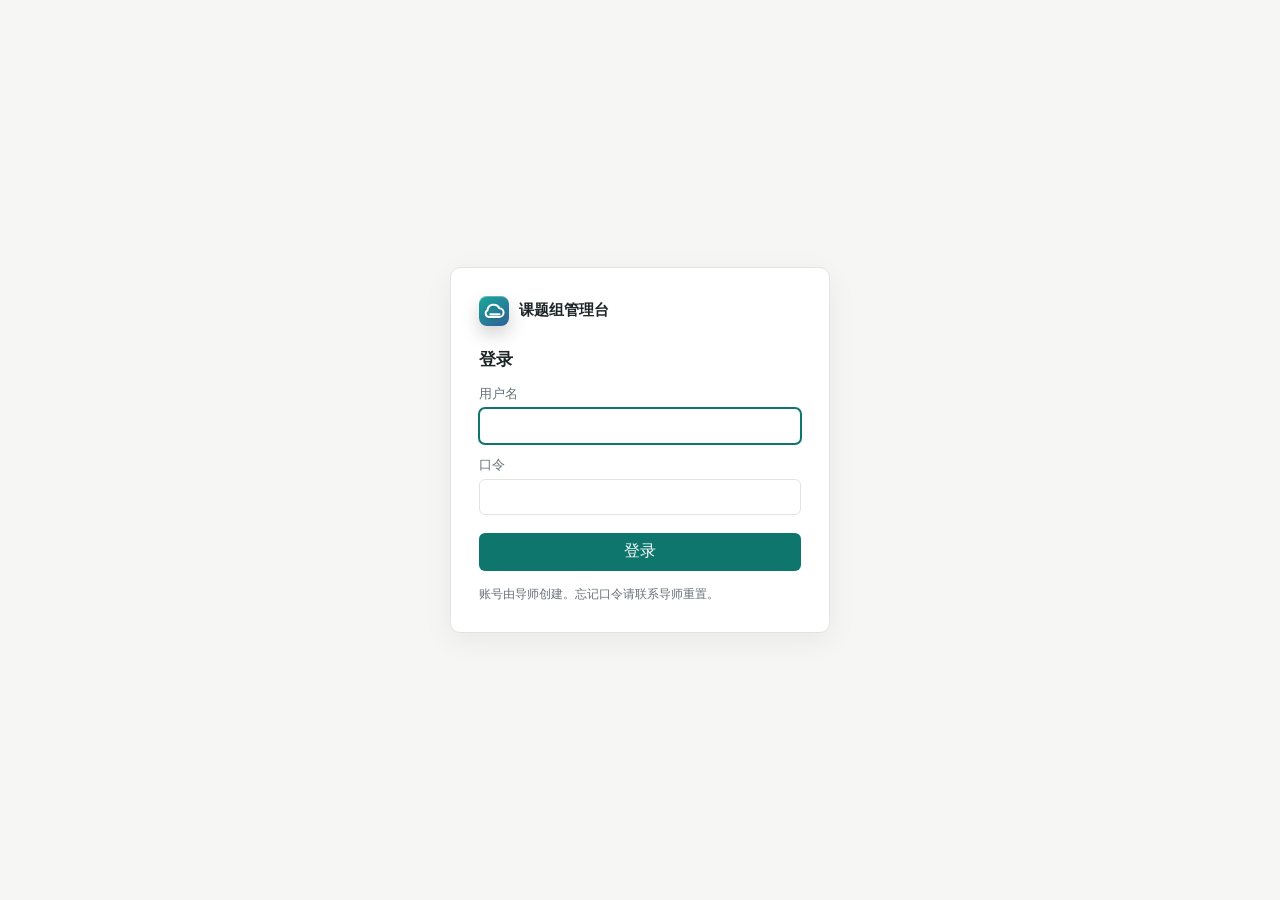
==== index.html @ a8d14589 "feat(web): 前端接入后端，新增登录、目标计划与合同界面 持久化改造：数据不再存 localStorage，改为登录后从 /api/state 拉取。 saveState() 用快照 diff" ====
<!doctype html>
<html lang="zh-CN">
  <head>
    <meta charset="UTF-8" />
    <meta name="viewport" content="width=device-width, initial-scale=1.0" />
    <title>课题组管理台</title>
    <link rel="stylesheet" href="./styles.css?v=generic-v8" />
  </head>
  <body>
    <div id="introSplash" class="intro-splash hidden" aria-live="polite" aria-label="课题组管理台开屏动画">
      <div class="intro-shell">
        <div class="intro-topline">
          <div class="intro-brand">
            <span class="intro-brand-mark" aria-hidden="true">
              <svg viewBox="0 0 24 24" focusable="false">
                <path d="M7.2 18.2h9.1a4.2 4.2 0 0 0 .4-8.4 6.1 6.1 0 0 0-11.5 2.1A3.4 3.4 0 0 0 7.2 18.2Z" />
                <path d="M8 15.7h8.8" />
              </svg>
            </span>
            <span>课题组管理台</span>
          </div>
          <button id="introSkipBtn" class="intro-skip" type="button">跳过</button>
        </div>

        <div class="intro-stage" aria-hidden="true">
          <section class="intro-scene scene-lab">
            <div class="intro-copy">
              <span>Lab Operating System</span>
              <h2>把课题组装进一个清晰的工作台</h2>
              <p>学生、课题、进展、事务和数据备份，在同一个本地系统里持续沉淀。</p>
            </div>
            <div class="lab-board">
              <div class="board-row wide"></div>
              <div class="board-row"></div>
              <div class="board-grid">
                <span></span><span></span><span></span><span></span>
              </div>
            </div>
          </section>

          <section class="intro-scene scene-progress">
            <div class="intro-copy">
              <span>Progress Trace</span>
              <h2>从周进展到档案扫描</h2>
              <p>新增材料被汇入档案，导师检查点直接对准论文故事和实验证据。</p>
            </div>
            <div class="progress-lane">
              <span>原始文件</span>
              <span>扫描对比</span>
              <span>导师检查</span>
              <span>论文推进</span>
            </div>
          </section>

          <section class="intro-scene scene-evidence">
            <div class="intro-copy">
              <span>Research Evidence</span>
              <h2>让课题、事务和产出一起被看见</h2>
              <p>周报、复盘、横向节点和事务积分，形成可追踪、可交接的培养记录。</p>
            </div>
            <div class="evidence-panel">
              <div class="chart-bars"><i></i><i></i><i></i><i></i></div>
              <div class="evidence-lines"><span></span><span></span><span></span></div>
            </div>
          </section>

          <section class="intro-scene scene-ready">
            <div class="intro-copy">
              <span>Ready</span>
              <h2>进入课题组管理台</h2>
              <p>今天先看风险、进展和需要你拍板的节点。</p>
            </div>
            <div class="ready-mark">
              <svg viewBox="0 0 96 96" focusable="false">
                <path d="M24 50.5 41.5 68 74 30" />
              </svg>
            </div>
          </section>
        </div>

        <div class="intro-progress" aria-hidden="true"><span></span></div>
      </div>
    </div>

    <div id="app">
      <aside class="sidebar">
        <div class="brand">
          <span class="brand-mark" aria-hidden="true">
            <svg class="cloud-icon" viewBox="0 0 24 24" focusable="false">
              <path d="M7.2 18.2h9.1a4.2 4.2 0 0 0 .4-8.4 6.1 6.1 0 0 0-11.5 2.1A3.4 3.4 0 0 0 7.2 18.2Z" />
              <path d="M8 15.7h8.8" />
            </svg>
          </span>
          <div>
            <strong>课题组管理台</strong>
            <small>本地管理工具</small>
          </div>
        </div>
        <nav class="nav" aria-label="主导航">
          <button class="nav-item active" data-view="dashboard">总览</button>
          <button class="nav-item" data-view="students">在读学生</button>
          <button class="nav-item" data-view="goals">目标与计划</button>
          <button class="nav-item" data-view="alumni">毕业学生</button>
          <button class="nav-item" data-view="topics">硕士课题</button>
          <button class="nav-item" data-view="discussion">研讨看板</button>
          <button class="nav-item" data-view="archive">档案扫描</button>
          <button class="nav-item" data-view="industry">横向课题</button>
          <button class="nav-item" data-view="leads">合作线索</button>
          <button class="nav-item" data-view="contracts">合同管理</button>
          <button class="nav-item" data-view="crawler">AI 爬虫</button>
          <button class="nav-item" data-view="duties">课题组事务</button>
          <button class="nav-item" data-view="weekly">周进展</button>
          <button class="nav-item" data-view="achievements">成果展板</button>
          <button class="nav-item" data-view="funding">经费投入</button>
          <button class="nav-item" data-view="settings">数据</button>
        </nav>
        <div class="sidebar-foot">
          <div class="lang-switch" role="group" aria-label="Language">
            <button type="button" data-lang="zh">中文</button>
            <button type="button" data-lang="en">EN</button>
          </div>
          <button id="notifyBtn" class="ghost-button" type="button">开启提醒</button>
          <div id="whoami" class="whoami hidden">
            <span id="whoamiName"></span>
            <button id="logoutBtn" class="ghost-button" type="button">退出</button>
          </div>
          <p>数据保存在课题组服务器上。</p>
        </div>
      </aside>

      <main class="main">
        <header class="topbar">
          <div>
            <h1 id="viewTitle">总览</h1>
            <span id="syncStatus" class="sync-status hidden" role="status"></span>
            <p id="viewSubtitle">学生进展、风险和事务负担的今日快照。</p>
          </div>
          <div class="top-actions">
            <button id="quickWeeklyBtn" type="button">记录周进展</button>
            <button id="quickStudentBtn" type="button">新增学生</button>
          </div>
        </header>

        <section id="dashboardView" class="view active-view"></section>
        <section id="studentsView" class="view"></section>
        <section id="goalsView" class="view"></section>
        <section id="contractsView" class="view"></section>
        <section id="alumniView" class="view"></section>
        <section id="topicsView" class="view"></section>
        <section id="discussionView" class="view"></section>
        <section id="archiveView" class="view"></section>
        <section id="industryView" class="view"></section>
        <section id="leadsView" class="view"></section>
        <section id="crawlerView" class="view"></section>
        <section id="dutiesView" class="view"></section>
        <section id="weeklyView" class="view"></section>
        <section id="achievementsView" class="view"></section>
        <section id="fundingView" class="view"></section>
        <section id="settingsView" class="view"></section>
      </main>
    </div>

    <div id="modal" class="modal hidden" role="dialog" aria-modal="true" aria-labelledby="modalTitle">
      <div class="modal-panel">
        <div class="modal-head">
          <h2 id="modalTitle"></h2>
          <button id="modalClose" class="icon-button" type="button" aria-label="关闭">x</button>
        </div>
        <form id="modalForm" class="form-grid"></form>
      </div>
    </div>

    <div id="authGate" class="auth-gate hidden" aria-live="polite">
      <div class="auth-card">
        <div class="auth-brand">
          <span class="brand-mark" aria-hidden="true">
            <svg class="cloud-icon" viewBox="0 0 24 24" focusable="false">
              <path d="M7.2 18.2h9.1a4.2 4.2 0 0 0 .4-8.4 6.1 6.1 0 0 0-11.5 2.1A3.4 3.4 0 0 0 7.2 18.2Z" />
              <path d="M8 15.7h8.8" />
            </svg>
          </span>
          <strong>课题组管理台</strong>
        </div>

        <form id="loginForm" class="auth-form">
          <h2>登录</h2>
          <label for="loginUser">用户名</label>
          <input id="loginUser" name="username" type="text" autocomplete="username" required />
          <label for="loginPass">口令</label>
          <input id="loginPass" name="password" type="password" autocomplete="current-password" required />
          <p id="loginError" class="auth-error hidden" role="alert"></p>
          <button class="primary-button" type="submit">登录</button>
          <p class="auth-hint">账号由导师创建。忘记口令请联系导师重置。</p>
        </form>

        <form id="passwordForm" class="auth-form hidden">
          <h2>请先设置新口令</h2>
          <p class="auth-hint">这是导师给你的初始口令，第一次登录需要改掉。</p>
          <label for="pwOld">当前口令</label>
          <input id="pwOld" name="old_password" type="password" autocomplete="current-password" required />
          <label for="pwNew">新口令</label>
          <input id="pwNew" name="new_password" type="password" autocomplete="new-password" required />
          <label for="pwNew2">再输一次</label>
          <input id="pwNew2" name="confirm" type="password" autocomplete="new-password" required />
          <p id="pwError" class="auth-error hidden" role="alert"></p>
          <button class="primary-button" type="submit">保存并继续</button>
        </form>
      </div>
    </div>

    <template id="emptyTemplate">
      <div class="empty-state">
        <strong>还没有记录</strong>
        <p>先添加一条，系统就能开始做提醒和统计。</p>
      </div>
    </template>

    <script src="./i18n.js?v=generic-v8"></script>
    <script src="./api.js?v=generic-v8"></script>
    <script src="./app.js?v=generic-v8" defer></script>
  </body>
</html>
---- styles.css ----
:root {
  color-scheme: light;
  --bg: #f6f7f4;
  --panel: #ffffff;
  --ink: #1e2528;
  --muted: #667177;
  --line: #dfe5df;
  --accent: #0f766e;
  --accent-strong: #0b5d56;
  --accent-soft: #dff1ed;
  --warn: #b45309;
  --warn-soft: #fff3dc;
  --danger: #b42318;
  --danger-soft: #fde8e5;
  --blue: #2f5f98;
  --blue-soft: #e5eef8;
  --violet: #6b4aa0;
  --violet-soft: #eee8f8;
  --shadow: 0 12px 30px rgba(34, 44, 50, 0.08);
}

* {
  box-sizing: border-box;
}

body {
  margin: 0;
  background: var(--bg);
  color: var(--ink);
  font-family: Inter, "PingFang SC", "Microsoft YaHei", system-ui, sans-serif;
  letter-spacing: 0;
}

.intro-splash {
  position: fixed;
  inset: 0;
  z-index: 50;
  display: grid;
  place-items: center;
  min-height: 100vh;
  background:
    linear-gradient(135deg, rgba(22, 35, 37, 0.98), rgba(15, 55, 59, 0.96)),
    repeating-linear-gradient(90deg, rgba(255, 255, 255, 0.04) 0 1px, transparent 1px 72px),
    repeating-linear-gradient(0deg, rgba(255, 255, 255, 0.03) 0 1px, transparent 1px 72px);
  color: #f6fffb;
}

.intro-splash.hidden {
  display: none;
}

.intro-splash.leaving {
  animation: introFadeOut 420ms ease forwards;
}

.intro-shell {
  position: relative;
  display: grid;
  grid-template-rows: auto minmax(360px, 1fr) auto;
  width: min(1080px, calc(100vw - 40px));
  min-height: min(650px, calc(100vh - 40px));
  overflow: hidden;
  border: 1px solid rgba(211, 231, 226, 0.22);
  border-radius: 8px;
  background: rgba(17, 30, 33, 0.78);
  box-shadow: 0 28px 80px rgba(0, 0, 0, 0.28);
}

.intro-topline {
  z-index: 2;
  display: flex;
  justify-content: space-between;
  align-items: center;
  padding: 22px;
}

.intro-brand {
  display: flex;
  align-items: center;
  gap: 11px;
  color: #f8fffc;
  font-weight: 700;
}

.intro-brand-mark {
  display: grid;
  place-items: center;
  width: 38px;
  height: 38px;
  border-radius: 8px;
  background: linear-gradient(145deg, #1aa89a, #2f5f98);
}

.intro-brand-mark svg {
  width: 25px;
  height: 25px;
  fill: none;
  stroke: #f8fffc;
  stroke-width: 2;
  stroke-linecap: round;
  stroke-linejoin: round;
}

.intro-skip {
  min-height: 36px;
  padding: 0 14px;
  border: 1px solid rgba(232, 246, 242, 0.34);
  border-radius: 6px;
  background: rgba(255, 255, 255, 0.08);
  color: #f8fffc;
}

.intro-skip:hover {
  background: rgba(255, 255, 255, 0.16);
}

.intro-stage {
  position: relative;
  min-height: 430px;
}

.intro-scene {
  position: absolute;
  inset: 0;
  display: grid;
  grid-template-columns: minmax(280px, 0.85fr) minmax(360px, 1.15fr);
  gap: 36px;
  align-items: center;
  padding: 22px 58px 44px;
  opacity: 0;
  transform: translateY(16px);
  animation: introScene 2.1s ease both;
}

.scene-lab {
  animation-delay: 0s;
}

.scene-progress {
  animation-delay: 2.1s;
}

.scene-evidence {
  animation-delay: 4.2s;
}

.scene-ready {
  animation-delay: 6.3s;
}

.intro-copy {
  display: grid;
  gap: 12px;
  align-content: center;
}

.intro-copy span {
  color: #9ee2d9;
  font-size: 13px;
  font-weight: 700;
  text-transform: uppercase;
}

.intro-copy h2 {
  max-width: 520px;
  color: #ffffff;
  font-size: clamp(30px, 4vw, 54px);
  line-height: 1.08;
}

.intro-copy p {
  max-width: 520px;
  color: #c5d9d5;
  font-size: 16px;
  line-height: 1.7;
}

.lab-board,
.evidence-panel {
  justify-self: stretch;
  display: grid;
  gap: 16px;
  min-height: 300px;
  border: 1px solid rgba(213, 235, 229, 0.22);
  border-radius: 8px;
  background: rgba(249, 252, 250, 0.08);
  padding: 24px;
  box-shadow: inset 0 1px 0 rgba(255, 255, 255, 0.08);
}

.board-row {
  height: 54px;
  border-radius: 8px;
  background: linear-gradient(90deg, rgba(158, 226, 217, 0.32), rgba(47, 95, 152, 0.22));
  transform-origin: left;
  animation: introGrow 1.4s ease both;
}

.board-row.wide {
  width: 88%;
}

.board-grid {
  display: grid;
  grid-template-columns: repeat(2, minmax(0, 1fr));
  gap: 12px;
}

.board-grid span {
  min-height: 84px;
  border: 1px solid rgba(255, 255, 255, 0.18);
  border-radius: 8px;
  background: rgba(255, 255, 255, 0.1);
}

.progress-lane {
  position: relative;
  display: grid;
  gap: 18px;
  padding-left: 34px;
}

.progress-lane::before {
  content: "";
  position: absolute;
  top: 18px;
  bottom: 18px;
  left: 12px;
  width: 3px;
  border-radius: 999px;
  background: linear-gradient(#9ee2d9, #f4b860, #8fb5e4);
}

.progress-lane span {
  position: relative;
  display: block;
  min-height: 58px;
  border: 1px solid rgba(213, 235, 229, 0.22);
  border-radius: 8px;
  background: rgba(255, 255, 255, 0.09);
  padding: 18px 20px;
  color: #f8fffc;
  font-weight: 700;
}

.progress-lane span::before {
  content: "";
  position: absolute;
  top: 22px;
  left: -29px;
  width: 14px;
  height: 14px;
  border: 3px solid #142527;
  border-radius: 50%;
  background: #9ee2d9;
}

.chart-bars {
  display: grid;
  grid-template-columns: repeat(4, minmax(44px, 1fr));
  align-items: end;
  gap: 18px;
  min-height: 190px;
}

.chart-bars i {
  display: block;
  border-radius: 8px 8px 4px 4px;
  background: linear-gradient(180deg, #f4b860, #1aa89a);
  animation: introBar 1.6s ease both;
}

.chart-bars i:nth-child(1) {
  height: 46%;
}

.chart-bars i:nth-child(2) {
  height: 72%;
  animation-delay: 120ms;
}

.chart-bars i:nth-child(3) {
  height: 58%;
  animation-delay: 220ms;
}

.chart-bars i:nth-child(4) {
  height: 88%;
  animation-delay: 320ms;
}

.evidence-lines {
  display: grid;
  gap: 10px;
}

.evidence-lines span {
  height: 12px;
  border-radius: 999px;
  background: rgba(232, 246, 242, 0.24);
}

.evidence-lines span:nth-child(1) {
  width: 92%;
}

.evidence-lines span:nth-child(2) {
  width: 72%;
}

.evidence-lines span:nth-child(3) {
  width: 82%;
}

.ready-mark {
  justify-self: center;
  display: grid;
  place-items: center;
  width: min(300px, 44vw);
  aspect-ratio: 1;
  border: 1px solid rgba(158, 226, 217, 0.35);
  border-radius: 50%;
  background: radial-gradient(circle, rgba(26, 168, 154, 0.22), rgba(47, 95, 152, 0.1) 62%, transparent 63%);
}

.ready-mark svg {
  width: 48%;
  fill: none;
  stroke: #9ee2d9;
  stroke-width: 8;
  stroke-linecap: round;
  stroke-linejoin: round;
  animation: introCheck 1.2s ease both;
}

.intro-progress {
  height: 4px;
  background: rgba(255, 255, 255, 0.12);
}

.intro-progress span {
  display: block;
  width: 100%;
  height: 100%;
  background: linear-gradient(90deg, #9ee2d9, #f4b860, #8fb5e4);
  transform-origin: left;
  animation: introProgress 8.4s linear both;
}

@keyframes introScene {
  0% {
    opacity: 0;
    transform: translateY(16px);
  }
  12%,
  78% {
    opacity: 1;
    transform: translateY(0);
  }
  100% {
    opacity: 0;
    transform: translateY(-14px);
  }
}

@keyframes introProgress {
  from {
    transform: scaleX(0);
  }
  to {
    transform: scaleX(1);
  }
}

@keyframes introGrow {
  from {
    transform: scaleX(0.2);
    opacity: 0.2;
  }
  to {
    transform: scaleX(1);
    opacity: 1;
  }
}

@keyframes introBar {
  from {
    transform: scaleY(0.15);
    opacity: 0.2;
  }
  to {
    transform: scaleY(1);
    opacity: 1;
  }
}

@keyframes introCheck {
  from {
    stroke-dasharray: 120;
    stroke-dashoffset: 120;
  }
  to {
    stroke-dasharray: 120;
    stroke-dashoffset: 0;
  }
}

@keyframes introFadeOut {
  to {
    opacity: 0;
    visibility: hidden;
  }
}

button,
input,
select,
textarea {
  font: inherit;
}

button {
  border: 0;
  cursor: pointer;
}

#app {
  min-height: 100vh;
  display: grid;
  grid-template-columns: 248px minmax(0, 1fr);
}

.sidebar {
  display: flex;
  flex-direction: column;
  min-height: 100vh;
  padding: 22px 16px;
  background: #162325;
  color: #f4fbf8;
}

.brand {
  display: flex;
  gap: 12px;
  align-items: center;
  padding: 4px 8px 22px;
}

.brand-mark {
  display: grid;
  place-items: center;
  width: 38px;
  height: 38px;
  border-radius: 8px;
  background: linear-gradient(145deg, #1aa89a, #2f5f98);
  box-shadow: inset 0 1px 0 rgba(255, 255, 255, 0.28), 0 8px 18px rgba(0, 0, 0, 0.18);
}

.cloud-icon {
  width: 25px;
  height: 25px;
  fill: none;
  stroke: #f4fffb;
  stroke-width: 2;
  stroke-linecap: round;
  stroke-linejoin: round;
  filter: drop-shadow(0 1px 1px rgba(0, 0, 0, 0.16));
}

.cloud-icon path {
  fill: none;
  stroke: #f4fffb;
}

.brand strong,
.brand small {
  display: block;
}

.brand small {
  color: #adc6c0;
  margin-top: 2px;
}

.nav {
  display: grid;
  gap: 5px;
}

.nav-item {
  min-height: 40px;
  padding: 0 12px;
  border-radius: 6px;
  background: transparent;
  color: #c7dbd6;
  text-align: left;
}

.nav-item:hover,
.nav-item.active {
  background: #223638;
  color: #ffffff;
}

.sidebar-foot {
  margin-top: auto;
  padding: 14px 8px 4px;
  color: #a6bdb7;
  font-size: 13px;
  line-height: 1.5;
}

.lang-switch {
  display: grid;
  grid-template-columns: 1fr 1fr;
  gap: 4px;
  margin-bottom: 10px;
  padding: 3px;
  border-radius: 7px;
  background: rgba(255, 255, 255, 0.06);
}

.lang-switch button {
  min-height: 30px;
  border: 0;
  border-radius: 5px;
  background: transparent;
  color: #a6bdb7;
  font-size: 12px;
  font-weight: 600;
  cursor: pointer;
  transition: background 0.15s ease, color 0.15s ease;
}

.lang-switch button:hover {
  color: #ffffff;
}

.lang-switch button.active {
  background: rgba(255, 255, 255, 0.14);
  color: #ffffff;
}

.ghost-button {
  width: 100%;
  min-height: 38px;
  border: 1px solid #385052;
  border-radius: 6px;
  background: transparent;
  color: #f3faf8;
}

.main {
  min-width: 0;
  padding: 28px;
}

.topbar {
  display: flex;
  justify-content: space-between;
  align-items: flex-start;
  gap: 18px;
  margin-bottom: 22px;
}

h1,
h2,
h3,
p {
  margin: 0;
}

h1 {
  font-size: 28px;
  line-height: 1.2;
}

.topbar p {
  margin-top: 7px;
  color: var(--muted);
}

.top-actions {
  display: flex;
  gap: 10px;
  flex-wrap: wrap;
}

.top-actions button,
.primary-button {
  min-height: 38px;
  padding: 0 14px;
  border-radius: 6px;
  background: var(--accent);
  color: white;
  white-space: nowrap;
}

.top-actions button:hover,
.primary-button:hover {
  background: var(--accent-strong);
}

.view {
  display: none;
}

.active-view {
  display: block;
}

.grid {
  display: grid;
  gap: 14px;
}

.kpi-grid {
  grid-template-columns: repeat(4, minmax(150px, 1fr));
}

.two-col {
  grid-template-columns: minmax(0, 1.35fr) minmax(330px, 0.65fr);
  align-items: start;
}

.three-col {
  grid-template-columns: repeat(3, minmax(220px, 1fr));
}

.card,
.panel,
.list-row {
  background: var(--panel);
  border: 1px solid var(--line);
  border-radius: 8px;
}

.card {
  padding: 16px;
}

.panel {
  padding: 18px;
  box-shadow: var(--shadow);
}

.panel-head {
  display: flex;
  align-items: center;
  justify-content: space-between;
  gap: 12px;
  margin-bottom: 14px;
}

.panel-head h2 {
  font-size: 18px;
}

.kpi strong {
  display: block;
  font-size: 30px;
  line-height: 1;
}

.kpi span {
  display: block;
  margin-top: 8px;
  color: var(--muted);
  font-size: 14px;
}

.toolbar {
  display: flex;
  gap: 10px;
  justify-content: space-between;
  align-items: center;
  margin-bottom: 14px;
}

.toolbar-actions {
  display: flex;
  gap: 8px;
  align-items: center;
  flex-wrap: wrap;
  justify-content: flex-end;
}

.toolbar input,
.toolbar select,
.field input,
.field select,
.field textarea {
  width: 100%;
  border: 1px solid var(--line);
  border-radius: 6px;
  background: white;
  color: var(--ink);
  min-height: 38px;
  padding: 8px 10px;
}

.toolbar input {
  max-width: 320px;
}

.list {
  display: grid;
  gap: 10px;
}

.list-row {
  display: grid;
  gap: 10px;
  padding: 14px;
}

.row-head {
  display: flex;
  align-items: start;
  justify-content: space-between;
  gap: 12px;
}

.row-head h3 {
  font-size: 16px;
}

.meta {
  display: flex;
  gap: 8px;
  flex-wrap: wrap;
  color: var(--muted);
  font-size: 13px;
}

.tag {
  display: inline-flex;
  align-items: center;
  min-height: 24px;
  padding: 0 8px;
  border-radius: 999px;
  background: #edf2ef;
  color: #415056;
  font-size: 12px;
}

.tag.ok {
  background: var(--accent-soft);
  color: var(--accent-strong);
}

.tag.warn {
  background: var(--warn-soft);
  color: var(--warn);
}

.tag.danger {
  background: var(--danger-soft);
  color: var(--danger);
}

.tag.blue {
  background: var(--blue-soft);
  color: var(--blue);
}

.tag.violet {
  background: var(--violet-soft);
  color: var(--violet);
}

.row-actions {
  display: flex;
  gap: 6px;
  flex-wrap: wrap;
  justify-content: flex-end;
}

.small-button,
.icon-button {
  display: inline-flex;
  align-items: center;
  justify-content: center;
  min-height: 32px;
  padding: 0 10px;
  border-radius: 6px;
  background: #eef3ef;
  color: #2a3a3d;
}

.paper-link {
  text-decoration: none;
}

.paper-summary {
  margin-top: 8px;
}

.paper-note {
  margin-top: 6px;
  color: #586267;
}

.icon-button {
  width: 32px;
  padding: 0;
}

.small-button:hover,
.icon-button:hover {
  background: #dde8e1;
}

.danger-button {
  background: var(--danger-soft);
  color: var(--danger);
}

.progress-track {
  width: 100%;
  height: 8px;
  border-radius: 99px;
  background: #e7ece8;
  overflow: hidden;
}

.progress-bar {
  height: 100%;
  background: var(--accent);
}

.issue-list {
  display: grid;
  gap: 10px;
}

.today-list {
  display: grid;
  gap: 8px;
}

.today-item,
.backup-row {
  display: grid;
  grid-template-columns: minmax(0, 1fr) auto auto;
  align-items: center;
  gap: 10px;
  border: 1px solid var(--line);
  border-radius: 8px;
  background: #fbfcfa;
  padding: 10px;
}

.today-item p {
  margin-top: 4px;
  color: var(--muted);
  font-size: 13px;
  line-height: 1.45;
}

.backup-list {
  display: grid;
  gap: 8px;
  margin-top: 14px;
}

.backup-row {
  grid-template-columns: minmax(150px, 0.5fr) minmax(0, 1fr) auto;
  font-size: 13px;
}

.issue {
  border-left: 4px solid var(--warn);
  padding: 10px 12px;
  background: var(--warn-soft);
  border-radius: 6px;
}

.issue.high {
  border-color: var(--danger);
  background: var(--danger-soft);
}

.issue strong {
  display: block;
  margin-bottom: 4px;
}

.issue p {
  color: #4e5658;
  font-size: 13px;
  line-height: 1.45;
}

.form-grid {
  display: grid;
  grid-template-columns: repeat(2, minmax(0, 1fr));
  gap: 12px;
}

.field {
  display: grid;
  gap: 6px;
}

.field label {
  color: #405055;
  font-size: 13px;
}

.field.full {
  grid-column: 1 / -1;
}

.field textarea {
  min-height: 92px;
  resize: vertical;
}

.form-actions {
  grid-column: 1 / -1;
  display: flex;
  justify-content: flex-end;
  gap: 10px;
  margin-top: 6px;
}

.modal {
  position: fixed;
  inset: 0;
  display: grid;
  place-items: center;
  padding: 20px;
  background: rgba(9, 16, 18, 0.42);
  z-index: 20;
}

.modal.hidden {
  display: none;
}

.modal-panel {
  width: min(780px, 100%);
  max-height: min(820px, 92vh);
  overflow: auto;
  border-radius: 8px;
  background: white;
  box-shadow: 0 24px 80px rgba(0, 0, 0, 0.22);
  padding: 18px;
}

.modal-head {
  display: flex;
  justify-content: space-between;
  align-items: center;
  gap: 14px;
  margin-bottom: 16px;
}

.empty-state {
  padding: 28px;
  text-align: center;
  color: var(--muted);
  border: 1px dashed #cdd7cf;
  border-radius: 8px;
  background: #fbfcfa;
}

.empty-state strong {
  display: block;
  color: var(--ink);
  margin-bottom: 6px;
}

.table {
  width: 100%;
  border-collapse: collapse;
  background: white;
  border: 1px solid var(--line);
  border-radius: 8px;
  overflow: hidden;
}

.table th,
.table td {
  text-align: left;
  border-bottom: 1px solid var(--line);
  padding: 11px 12px;
  vertical-align: top;
}

.table th {
  color: #4b5b60;
  background: #f1f5f1;
  font-size: 13px;
}

.table tr:last-child td {
  border-bottom: 0;
}

.settings-actions {
  display: flex;
  gap: 10px;
  flex-wrap: wrap;
}

.textarea-export {
  width: 100%;
  min-height: 220px;
  margin-top: 12px;
  border: 1px solid var(--line);
  border-radius: 6px;
  padding: 10px;
  font-family: ui-monospace, SFMono-Regular, Menlo, monospace;
  font-size: 12px;
}

.discussion-band {
  overflow: hidden;
}

.mechanism-grid {
  display: grid;
  grid-template-columns: repeat(3, minmax(220px, 1fr));
  gap: 14px;
}

.mechanism-card,
.suggestion-card {
  display: grid;
  gap: 12px;
  border: 1px solid var(--line);
  border-radius: 8px;
  background: #fbfcfa;
  padding: 12px;
}

.mechanism-card img {
  width: 100%;
  aspect-ratio: 4 / 3;
  object-fit: contain;
  border: 1px solid var(--line);
  border-radius: 6px;
  background: white;
}

.mechanism-card h3,
.suggestion-card h3 {
  font-size: 16px;
}

.mechanism-card p,
.suggestion-card p {
  color: var(--muted);
  font-size: 13px;
  line-height: 1.6;
}

.graph-tabs {
  display: flex;
  gap: 8px;
  flex-wrap: wrap;
  margin-bottom: 12px;
}

.active-tab {
  border-color: var(--accent);
  background: var(--accent-soft);
  color: var(--accent-strong);
}

.knowledge-graph {
  position: relative;
  height: 430px;
  min-height: 360px;
  border: 1px solid var(--line);
  border-radius: 8px;
  background:
    radial-gradient(circle at center, rgba(75, 128, 99, 0.1), transparent 38%),
    linear-gradient(180deg, #ffffff 0%, #f7faf7 100%);
  overflow: hidden;
}

.knowledge-graph svg {
  position: absolute;
  inset: 0;
  width: 100%;
  height: 100%;
}

.knowledge-graph line {
  stroke: rgba(79, 93, 98, 0.28);
  stroke-width: 0.28;
}

.graph-node {
  position: absolute;
  transform: translate(-50%, -50%);
  max-width: 112px;
  min-height: 32px;
  padding: 6px 10px;
  border: 1px solid rgba(75, 128, 99, 0.34);
  border-radius: 999px;
  background: white;
  color: var(--ink);
  box-shadow: 0 8px 22px rgba(30, 49, 38, 0.1);
  font-size: 12px;
  line-height: 1.25;
  white-space: normal;
  cursor: default;
}

.graph-node.central {
  max-width: 130px;
  min-height: 44px;
  border-color: var(--accent);
  background: var(--accent);
  color: white;
  font-weight: 700;
}

.mini-list {
  display: flex;
  gap: 8px;
  flex-wrap: wrap;
  margin-top: 14px;
}

.suggestion-grid {
  display: grid;
  grid-template-columns: repeat(5, minmax(170px, 1fr));
  gap: 12px;
}

/* ── 成果展板 ── */

.achievement-board {
  overflow: hidden;
}

.achievement-grid {
  display: grid;
  grid-template-columns: repeat(2, minmax(220px, 1fr));
  gap: 12px;
}

.achievement-card {
  display: grid;
  gap: 12px;
  min-height: 210px;
  border: 1px solid var(--line);
  border-radius: 8px;
  background: linear-gradient(180deg, #ffffff 0%, #f8fbf7 100%);
  padding: 14px;
}

.achievement-card-head {
  display: flex;
  justify-content: space-between;
  align-items: flex-start;
  gap: 10px;
}

.achievement-card h3 {
  font-size: 17px;
}

.achievement-card p,
.rank-row p {
  color: var(--muted);
  font-size: 13px;
  line-height: 1.55;
}

.achievement-badge {
  display: inline-flex;
  align-items: center;
  min-height: 28px;
  border-radius: 999px;
  padding: 0 10px;
  font-size: 12px;
  font-weight: 700;
  white-space: nowrap;
}

.achievement-badge.has-sci {
  background: var(--accent-soft);
  color: var(--accent-strong);
}

.achievement-badge.moving {
  background: var(--warn-soft);
  color: var(--warn);
}

.achievement-badge.empty {
  background: var(--danger-soft);
  color: var(--danger);
}

.achievement-score {
  display: flex;
  align-items: baseline;
  gap: 8px;
  padding: 10px 12px;
  border-radius: 8px;
  background: #eef5f0;
}

.achievement-score strong {
  color: var(--accent-strong);
  font-size: 34px;
  line-height: 1;
}

.achievement-score span {
  color: var(--muted);
  font-size: 13px;
}

.rank-row {
  display: grid;
  grid-template-columns: auto minmax(0, 1fr) auto;
  align-items: center;
  gap: 10px;
  border: 1px solid var(--line);
  border-radius: 8px;
  background: #fbfcfa;
  padding: 10px;
}

.rank-number {
  display: grid;
  place-items: center;
  width: 34px;
  height: 34px;
  border-radius: 8px;
  background: var(--blue-soft);
  color: var(--blue);
  font-weight: 700;
}

/* ── 经费投入与毕业学生 ── */

.finance-note {
  display: grid;
  gap: 6px;
  border-left: 4px solid var(--accent);
}

.finance-note p {
  color: var(--muted);
  line-height: 1.65;
}

.finance-bar {
  background: linear-gradient(90deg, var(--accent), var(--blue));
}

.alumni-note {
  display: grid;
  gap: 6px;
  border-left: 4px solid var(--blue);
}

.alumni-note p {
  color: var(--muted);
  line-height: 1.65;
}

/* ── 备份提醒 ── */

.backup-alert {
  display: flex;
  align-items: center;
  justify-content: space-between;
  gap: 12px;
  flex-wrap: wrap;
  border-radius: 8px;
  padding: 12px 14px;
  margin-bottom: 14px;
  font-size: 14px;
}

.backup-alert.ok {
  background: var(--accent-soft);
  color: var(--accent-strong);
}

.backup-alert.warn {
  background: var(--warn-soft);
  color: var(--warn);
}

.backup-alert.danger {
  background: var(--danger-soft);
  color: var(--danger);
}

.backup-alert strong {
  font-weight: 700;
}

/* ── 关联文件 ── */

.attachment-list {
  display: flex;
  flex-wrap: wrap;
  gap: 6px;
  margin-top: 8px;
}

.attachment-chip {
  display: inline-flex;
  align-items: center;
  gap: 6px;
  max-width: 100%;
  border: 1px solid var(--line);
  border-radius: 999px;
  background: var(--bg);
  padding: 3px 10px;
  font-size: 12px;
  color: var(--muted);
}

.attachment-chip strong {
  overflow: hidden;
  text-overflow: ellipsis;
  white-space: nowrap;
  max-width: 220px;
  color: var(--ink);
  font-weight: 600;
}

.attachment-chip button {
  border: 0;
  background: none;
  color: var(--danger);
  cursor: pointer;
  padding: 0 2px;
  font-size: 13px;
  line-height: 1;
}

@media (max-width: 920px) {
  .intro-shell {
    width: min(100vw - 24px, 720px);
    min-height: min(760px, calc(100vh - 24px));
  }

  .intro-stage {
    min-height: 600px;
  }

  .intro-scene {
    grid-template-columns: 1fr;
    align-content: center;
    gap: 22px;
    padding: 14px 28px 34px;
  }

  .intro-copy h2 {
    font-size: 34px;
  }

  .intro-copy p {
    font-size: 15px;
  }

  .lab-board,
  .evidence-panel {
    min-height: 230px;
  }

  #app {
    grid-template-columns: 1fr;
  }

  .sidebar {
    min-height: auto;
  }

  .nav {
    grid-template-columns: repeat(2, minmax(0, 1fr));
  }

  .main {
    padding: 18px;
  }

  .topbar,
  .toolbar {
    display: grid;
  }

  .kpi-grid,
  .two-col,
  .three-col,
  .mechanism-grid,
  .suggestion-grid,
  .achievement-grid {
    grid-template-columns: 1fr;
  }

  .today-item,
  .backup-row,
  .rank-row {
    grid-template-columns: 1fr;
    justify-items: start;
  }

  .knowledge-graph {
    height: 380px;
  }
}

@media (max-width: 620px) {
  .intro-shell {
    width: 100vw;
    min-height: 100vh;
    border: 0;
    border-radius: 0;
  }

  .intro-topline {
    padding: 16px;
  }

  .intro-stage {
    min-height: 620px;
  }

  .intro-scene {
    padding: 10px 18px 28px;
  }

  .intro-copy h2 {
    font-size: 29px;
  }

  .intro-copy p {
    font-size: 14px;
  }

  .lab-board,
  .evidence-panel {
    min-height: 210px;
    padding: 16px;
  }

  .progress-lane span {
    min-height: 52px;
    padding: 15px 16px;
  }

  .form-grid {
    grid-template-columns: 1fr;
  }

  .row-head {
    display: grid;
  }

  .row-actions {
    justify-content: flex-start;
  }

  .graph-node {
    max-width: 94px;
    padding: 5px 8px;
    font-size: 11px;
  }
}

@media (prefers-reduced-motion: reduce) {
  .intro-scene,
  .intro-progress span,
  .board-row,
  .chart-bars i,
  .ready-mark svg,
  .intro-splash.leaving {
    animation-duration: 1ms;
    animation-iteration-count: 1;
  }

  .intro-scene {
    opacity: 0;
  }

  .scene-ready {
    opacity: 1;
    transform: none;
  }
}

/* ── 登录遮罩 ── */

.auth-gate {
  position: fixed;
  inset: 0;
  z-index: 60;
  display: grid;
  place-items: center;
  padding: 20px;
  background: var(--bg, #f4f6f5);
}

.auth-gate.hidden { display: none; }

.auth-card {
  width: min(380px, 100%);
  padding: 28px;
  border: 1px solid var(--line);
  border-radius: 10px;
  background: #fff;
  box-shadow: 0 8px 30px rgba(0, 0, 0, 0.06);
}

.auth-brand {
  display: flex;
  align-items: center;
  gap: 10px;
  margin-bottom: 22px;
  font-size: 15px;
}

.auth-brand .brand-mark { width: 30px; height: 30px; }

.auth-form h2 { margin: 0 0 14px; font-size: 17px; }

.auth-form label {
  display: block;
  margin: 12px 0 5px;
  font-size: 13px;
  color: var(--muted);
}

.auth-form input {
  width: 100%;
  padding: 9px 11px;
  border: 1px solid var(--line);
  border-radius: 6px;
  font-size: 14px;
  background: #fff;
}

.auth-form input:focus {
  outline: 2px solid var(--accent, #2f6f4f);
  outline-offset: -1px;
}

.auth-form .primary-button {
  width: 100%;
  margin-top: 18px;
  justify-content: center;
}

.auth-form.hidden { display: none; }

.auth-error {
  margin: 12px 0 0;
  padding: 8px 10px;
  border-radius: 6px;
  background: #fdeceb;
  color: #a3271f;
  font-size: 13px;
}

.auth-error.hidden { display: none; }

.auth-hint {
  margin: 14px 0 0;
  font-size: 12px;
  color: var(--muted);
  line-height: 1.6;
}

/* ── 身份与同步状态 ── */

.whoami {
  display: flex;
  align-items: center;
  justify-content: space-between;
  gap: 8px;
  margin: 10px 0 6px;
  font-size: 12px;
  color: rgba(255, 255, 255, 0.82);
}

.whoami.hidden { display: none; }
.whoami #whoamiName { overflow: hidden; text-overflow: ellipsis; white-space: nowrap; }

.sync-status {
  display: inline-block;
  margin-left: 12px;
  padding: 3px 9px;
  border-radius: 999px;
  font-size: 12px;
  vertical-align: middle;
}

.sync-status.hidden { display: none; }
.sync-status.pending { background: #eef2f6; color: #4a5b6b; }
.sync-status.ok { background: #e8f4ec; color: #2f6f4f; }
.sync-status.error { background: #fdeceb; color: #a3271f; }

.nav-item.hidden { display: none; }
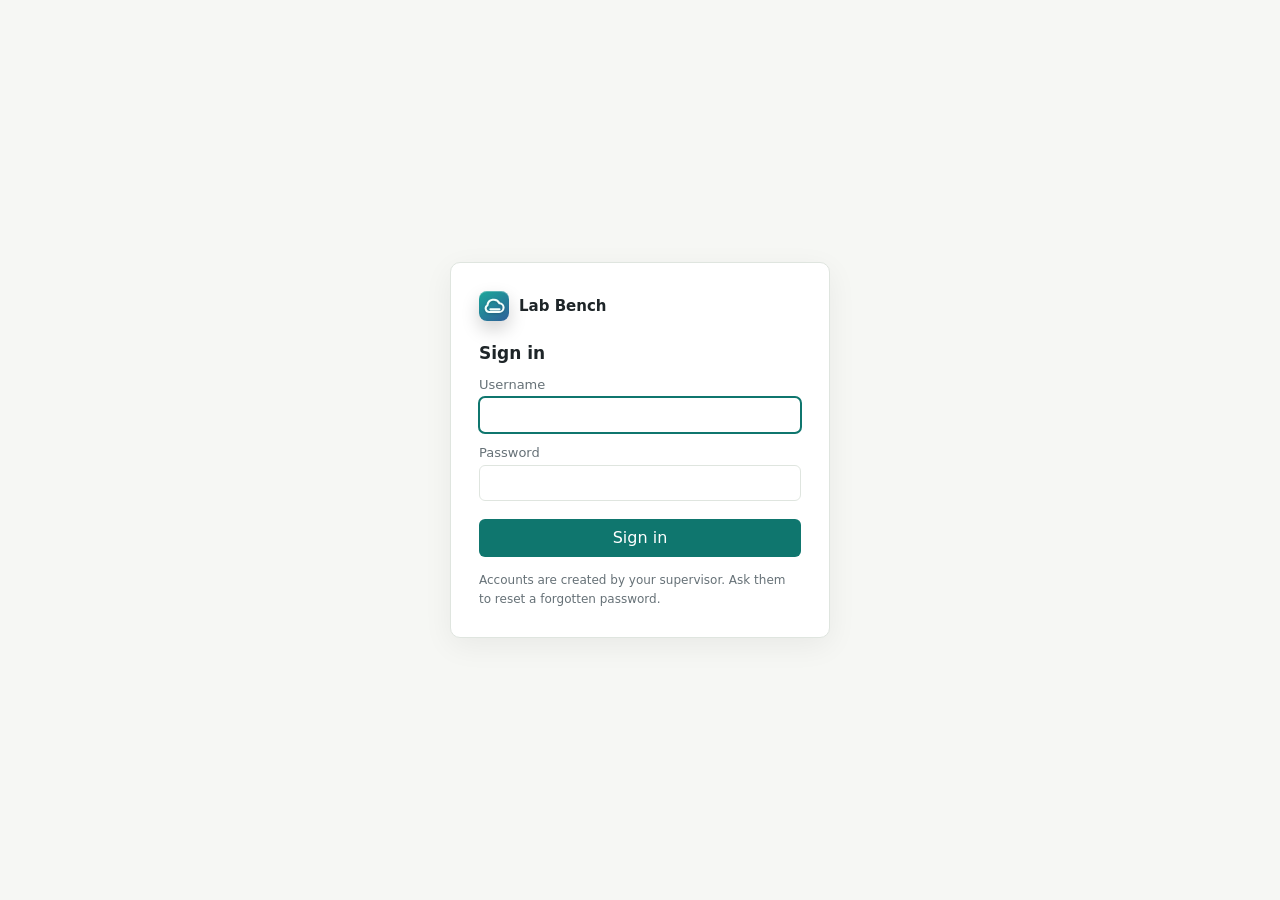
==== commit 293e7433: "feat: 合并云端实验室分支，统一为单一主线 原本存在两套前端：本仓库（有后端、账号、合同 OCR）和本地的 云端实验室静态版（有科研自动化、进展档案、NATURE Skills）。 两边都缺对方的" ====
--- a/index.html
+++ b/index.html
@@ -4,7 +4,7 @@
     <meta charset="UTF-8" />
     <meta name="viewport" content="width=device-width, initial-scale=1.0" />
     <title>课题组管理台</title>
-    <link rel="stylesheet" href="./styles.css?v=generic-v8" />
+    <link rel="stylesheet" href="./styles.css?v=lab-bench-v11" />
   </head>
   <body>
     <div id="introSplash" class="intro-splash hidden" aria-live="polite" aria-label="课题组管理台开屏动画">
@@ -103,15 +103,16 @@
           <button class="nav-item" data-view="alumni">毕业学生</button>
           <button class="nav-item" data-view="topics">硕士课题</button>
           <button class="nav-item" data-view="discussion">研讨看板</button>
-          <button class="nav-item" data-view="archive">档案扫描</button>
           <button class="nav-item" data-view="industry">横向课题</button>
           <button class="nav-item" data-view="leads">合作线索</button>
           <button class="nav-item" data-view="contracts">合同管理</button>
           <button class="nav-item" data-view="crawler">AI 爬虫</button>
           <button class="nav-item" data-view="duties">课题组事务</button>
-          <button class="nav-item" data-view="weekly">周进展</button>
+          <button class="nav-item" data-view="weekly">进展档案</button>
           <button class="nav-item" data-view="achievements">成果展板</button>
           <button class="nav-item" data-view="funding">经费投入</button>
+          <button class="nav-item" data-view="automation">科研自动化</button>
+          <button class="nav-item" data-view="natureSkill">NATURE Skills</button>
           <button class="nav-item" data-view="settings">数据</button>
         </nav>
         <div class="sidebar-foot">
@@ -148,7 +149,6 @@
         <section id="alumniView" class="view"></section>
         <section id="topicsView" class="view"></section>
         <section id="discussionView" class="view"></section>
-        <section id="archiveView" class="view"></section>
         <section id="industryView" class="view"></section>
         <section id="leadsView" class="view"></section>
         <section id="crawlerView" class="view"></section>
@@ -156,6 +156,8 @@
         <section id="weeklyView" class="view"></section>
         <section id="achievementsView" class="view"></section>
         <section id="fundingView" class="view"></section>
+        <section id="automationView" class="view"></section>
+        <section id="natureSkillView" class="view"></section>
         <section id="settingsView" class="view"></section>
       </main>
     </div>
@@ -215,8 +217,8 @@
       </div>
     </template>
 
-    <script src="./i18n.js?v=generic-v8"></script>
-    <script src="./api.js?v=generic-v8"></script>
-    <script src="./app.js?v=generic-v8" defer></script>
+    <script src="./i18n.js?v=lab-bench-v11"></script>
+    <script src="./api.js?v=lab-bench-v11"></script>
+    <script src="./app.js?v=lab-bench-v11" defer></script>
   </body>
 </html>
--- a/styles.css
+++ b/styles.css
@@ -1026,6 +1026,22 @@
   gap: 14px;
 }
 
+.mechanism-viewer {
+  display: grid;
+  grid-template-columns: minmax(190px, 0.3fr) minmax(0, 1fr);
+  gap: 14px;
+  align-items: stretch;
+}
+
+.mechanism-thumbs {
+  display: grid;
+  align-content: start;
+  gap: 10px;
+  max-height: min(720px, 68vh);
+  overflow: auto;
+  padding-right: 2px;
+}
+
 .mechanism-card,
 .suggestion-card {
   display: grid;
@@ -1034,6 +1050,24 @@
   border-radius: 8px;
   background: #fbfcfa;
   padding: 12px;
+}
+
+.mechanism-card {
+  width: 100%;
+  color: var(--ink);
+  text-align: left;
+  cursor: pointer;
+}
+
+.mechanism-card:hover,
+.mechanism-card:focus-visible {
+  border-color: var(--accent);
+  outline: none;
+}
+
+.mechanism-card.active-mechanism {
+  border-color: var(--accent);
+  background: var(--accent-soft);
 }
 
 .mechanism-card img {
@@ -1042,6 +1076,52 @@
   object-fit: contain;
   border: 1px solid var(--line);
   border-radius: 6px;
+  background: white;
+}
+
+.mechanism-placeholder {
+  display: grid;
+  place-items: center;
+  min-height: 130px;
+  border: 1px dashed var(--line);
+  border-radius: 6px;
+  background: #f9faf9;
+  color: var(--muted);
+  font-size: 13px;
+  line-height: 1.55;
+  text-align: center;
+}
+
+.mechanism-placeholder span {
+  font-size: 12px;
+}
+
+.mechanism-placeholder.large {
+  min-height: 480px;
+  padding: 24px;
+}
+
+.mechanism-preview {
+  display: grid;
+  grid-template-rows: auto minmax(480px, 1fr);
+  gap: 12px;
+  min-height: 560px;
+}
+
+.mechanism-preview-stage {
+  display: grid;
+  min-height: 480px;
+  border: 1px solid var(--line);
+  border-radius: 8px;
+  background: #f9faf9;
+  overflow: hidden;
+}
+
+.mechanism-preview img {
+  width: 100%;
+  height: min(68vh, 720px);
+  min-height: 480px;
+  object-fit: contain;
   background: white;
 }
 
@@ -1343,6 +1423,182 @@
   line-height: 1;
 }
 
+/* ── 科研自动化 ── */
+
+.automation-intro {
+  overflow-x: auto;
+}
+
+.automation-template,
+.automation-steps {
+  display: grid;
+  grid-template-columns: repeat(7, minmax(118px, 1fr));
+  gap: 8px;
+}
+
+.template-step,
+.automation-step {
+  display: grid;
+  gap: 7px;
+  min-height: 76px;
+  border: 1px solid var(--line);
+  border-radius: 8px;
+  background: var(--panel);
+  padding: 10px;
+  text-align: left;
+}
+
+.template-step span,
+.step-index,
+.workflow-steps > div > span {
+  display: grid;
+  place-items: center;
+  width: 28px;
+  height: 28px;
+  border-radius: 50%;
+  background: var(--accent-soft);
+  color: var(--accent-strong);
+  font-size: 12px;
+  font-weight: 800;
+}
+
+.automation-card {
+  display: grid;
+  gap: 14px;
+  border: 1px solid var(--line);
+  border-radius: 8px;
+  background: var(--panel);
+  padding: 16px;
+}
+
+.automation-summary {
+  display: grid;
+  grid-template-columns: repeat(3, minmax(0, 1fr));
+  gap: 10px;
+}
+
+.automation-summary > div {
+  border-left: 3px solid var(--blue);
+  background: var(--bg);
+  padding: 10px 12px;
+}
+
+.automation-summary p {
+  margin: 5px 0 0;
+  color: var(--muted);
+  line-height: 1.55;
+}
+
+.automation-step {
+  cursor: pointer;
+  color: var(--ink);
+}
+
+.automation-step em {
+  color: var(--muted);
+  font-size: 12px;
+  font-style: normal;
+}
+
+.automation-step.active {
+  border-color: var(--blue);
+  background: var(--blue-soft);
+}
+
+.automation-step.done {
+  border-color: var(--accent);
+  background: var(--accent-soft);
+}
+
+.automation-step.rework {
+  border-color: var(--warn);
+  background: var(--warn-soft);
+}
+
+/* ── NATURE Skills ── */
+
+.nature-hero {
+  display: grid;
+  grid-template-columns: minmax(0, 1.5fr) minmax(260px, 0.7fr);
+  gap: 16px;
+  align-items: stretch;
+}
+
+.nature-hero h2 {
+  margin: 12px 0 8px;
+  font-size: 26px;
+}
+
+.nature-hero p,
+.nature-card p,
+.nature-workflow p {
+  color: var(--muted);
+  line-height: 1.65;
+}
+
+.nature-source,
+.command-card,
+.nature-card {
+  display: grid;
+  gap: 8px;
+  border: 1px solid var(--line);
+  border-radius: 8px;
+  background: var(--panel);
+  padding: 14px;
+}
+
+.nature-source {
+  align-content: center;
+}
+
+.nature-source a {
+  color: var(--blue);
+  font-weight: 700;
+  overflow-wrap: anywhere;
+}
+
+.nature-source span {
+  color: var(--muted);
+  font-size: 13px;
+}
+
+.command-card + .command-card {
+  margin-top: 10px;
+}
+
+.command-card code {
+  display: block;
+  overflow-x: auto;
+  border-radius: 6px;
+  background: var(--bg);
+  padding: 10px;
+  color: var(--ink);
+  line-height: 1.55;
+}
+
+.nature-card h3 {
+  margin: 4px 0 0;
+}
+
+.nature-card strong {
+  font-size: 13px;
+  line-height: 1.55;
+}
+
+.workflow-steps {
+  display: grid;
+  grid-template-columns: repeat(3, minmax(180px, 1fr));
+  gap: 10px;
+}
+
+.workflow-steps > div {
+  display: grid;
+  gap: 8px;
+  border: 1px solid var(--line);
+  border-radius: 8px;
+  padding: 12px;
+}
+
 @media (max-width: 920px) {
   .intro-shell {
     width: min(100vw - 24px, 720px);
@@ -1398,9 +1654,18 @@
   .two-col,
   .three-col,
   .mechanism-grid,
+  .mechanism-viewer,
   .suggestion-grid,
-  .achievement-grid {
+  .achievement-grid,
+  .automation-summary,
+  .nature-hero,
+  .workflow-steps {
     grid-template-columns: 1fr;
+  }
+
+  .automation-template,
+  .automation-steps {
+    grid-template-columns: repeat(2, minmax(130px, 1fr));
   }
 
   .today-item,
@@ -1412,6 +1677,22 @@
 
   .knowledge-graph {
     height: 380px;
+  }
+
+  .mechanism-thumbs {
+    grid-template-columns: repeat(3, minmax(0, 1fr));
+    max-height: none;
+  }
+
+  .mechanism-preview {
+    min-height: 420px;
+    grid-template-rows: auto minmax(360px, 1fr);
+  }
+
+  .mechanism-preview-stage,
+  .mechanism-placeholder.large,
+  .mechanism-preview img {
+    min-height: 360px;
   }
 }
 
@@ -1470,6 +1751,26 @@
     max-width: 94px;
     padding: 5px 8px;
     font-size: 11px;
+  }
+
+  .automation-template,
+  .automation-steps {
+    grid-template-columns: 1fr;
+  }
+
+  .mechanism-thumbs {
+    grid-template-columns: 1fr;
+  }
+
+  .mechanism-preview {
+    min-height: 340px;
+    grid-template-rows: auto minmax(280px, 1fr);
+  }
+
+  .mechanism-preview-stage,
+  .mechanism-placeholder.large,
+  .mechanism-preview img {
+    min-height: 280px;
   }
 }
 
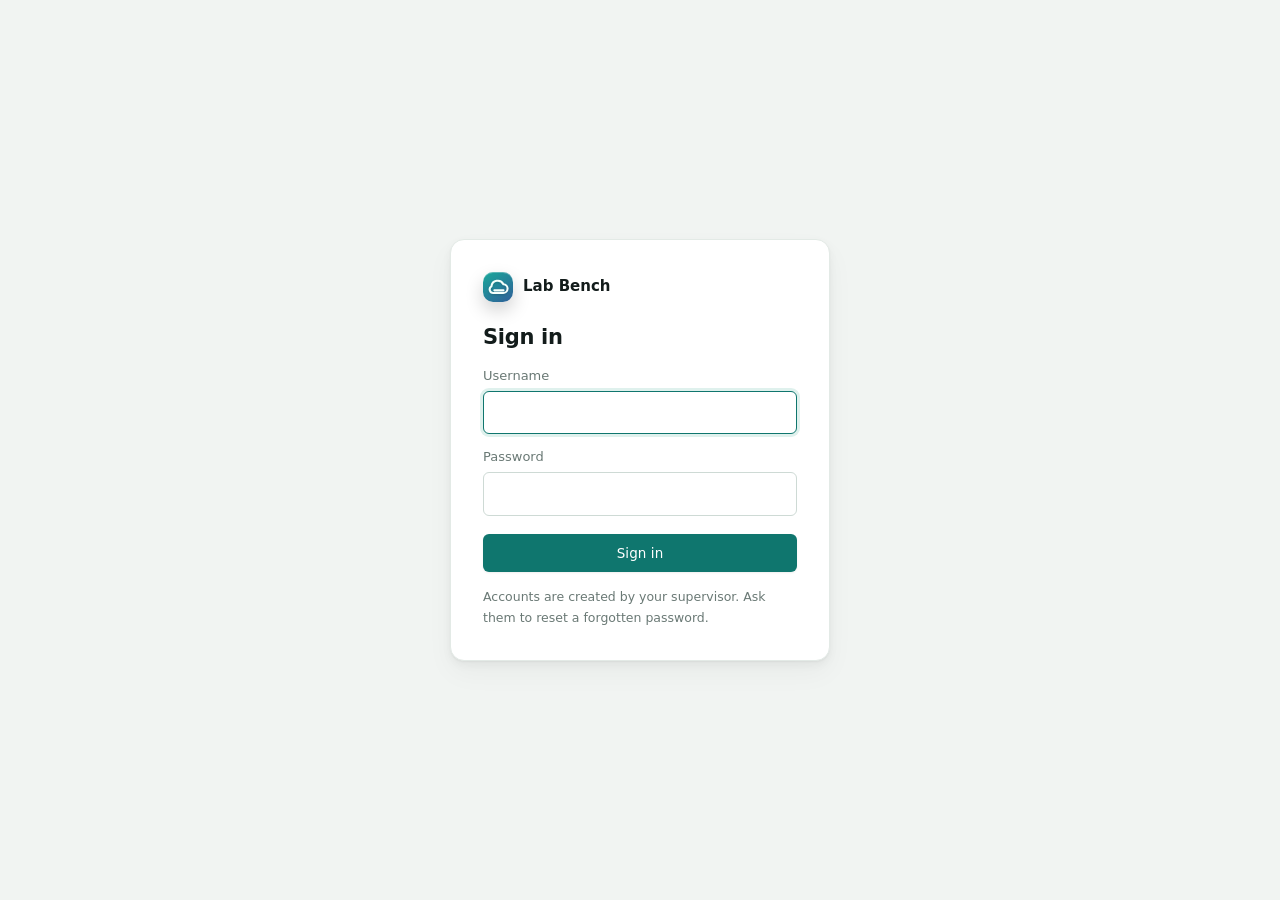
==== commit 565402c0: "style: 重建设计系统，UI 全面精修 功能已经上了一个台阶，界面没跟上。问题不是缺特效，是缺系统：    圆角 7 种（3/5/6/7/8/10/999px）· 阴影 6 种各不相同   字号 " ====
--- a/index.html
+++ b/index.html
@@ -4,7 +4,7 @@
     <meta charset="UTF-8" />
     <meta name="viewport" content="width=device-width, initial-scale=1.0" />
     <title>课题组管理台</title>
-    <link rel="stylesheet" href="./styles.css?v=lab-bench-v11" />
+    <link rel="stylesheet" href="./styles.css?v=lab-bench-v21" />
   </head>
   <body>
     <div id="introSplash" class="intro-splash hidden" aria-live="polite" aria-label="课题组管理台开屏动画">
@@ -217,8 +217,8 @@
       </div>
     </template>
 
-    <script src="./i18n.js?v=lab-bench-v11"></script>
-    <script src="./api.js?v=lab-bench-v11"></script>
-    <script src="./app.js?v=lab-bench-v11" defer></script>
+    <script src="./i18n.js?v=lab-bench-v21"></script>
+    <script src="./api.js?v=lab-bench-v21"></script>
+    <script src="./app.js?v=lab-bench-v21" defer></script>
   </body>
 </html>
--- a/styles.css
+++ b/styles.css
@@ -1,22 +1,90 @@
 :root {
   color-scheme: light;
-  --bg: #f6f7f4;
-  --panel: #ffffff;
-  --ink: #1e2528;
-  --muted: #667177;
-  --line: #dfe5df;
-  --accent: #0f766e;
-  --accent-strong: #0b5d56;
-  --accent-soft: #dff1ed;
-  --warn: #b45309;
-  --warn-soft: #fff3dc;
-  --danger: #b42318;
-  --danger-soft: #fde8e5;
-  --blue: #2f5f98;
-  --blue-soft: #e5eef8;
-  --violet: #6b4aa0;
-  --violet-soft: #eee8f8;
-  --shadow: 0 12px 30px rgba(34, 44, 50, 0.08);
+
+  /* ── 中性色 ──
+     不是纯灰。每一档都朝主色的青绿方向偏了一点点——纯中性灰看起来
+     像没调过，带一点主色偏移才像是选出来的。 */
+  --bg:            #f1f4f2;
+  --surface:       #ffffff;
+  --surface-sunk:  #f6f9f7;
+  --surface-raise: #ffffff;
+
+  --ink:           #131c1b;
+  --ink-2:         #3b4a47;
+  --muted:         #6a7975;
+  --faint:         #8d9b97;
+
+  --line:          #e3eae6;
+  --line-strong:   #cedad5;
+
+  /* ── 语义色 ──
+     统一到相近的彩度。原来的橙偏烫、蓝偏灰，彼此不在一个色彩空间里。 */
+  --accent:        #0f766e;
+  --accent-strong: #0a5d56;
+  --accent-soft:   #dff1ed;
+  --accent-line:   #a8d8d0;
+
+  --warn:          #96650f;
+  --warn-soft:     #fbf0da;
+  --danger:        #a3342a;
+  --danger-soft:   #fbe9e6;
+  --blue:          #2c5e8e;
+  --blue-soft:     #e4edf6;
+  --violet:        #614a8c;
+  --violet-soft:   #ece7f5;
+
+  /* ── 间距刻度 ──
+     4px 基数。之前全是随手写的数字，卡片内外的间距没有关系。 */
+  --s1: 4px;
+  --s2: 8px;
+  --s3: 12px;
+  --s4: 16px;
+  --s5: 22px;
+  --s6: 32px;
+  --s7: 48px;
+
+  /* ── 字号刻度 ──
+     从 13 档收到 8 档。原来 29px 和 30px 并存，层级根本读不出来。 */
+  --t-xs:   11.5px;
+  --t-sm:   12.5px;
+  --t-base: 13.5px;
+  --t-md:   15px;
+  --t-lg:   17px;
+  --t-xl:   21px;
+  --t-2xl:  28px;
+  --t-num:  32px;
+
+  /* ── 圆角 ──
+     从 7 种收到 3 种 + 药丸。混用的圆角是廉价感的第一来源。 */
+  --r-sm:   6px;
+  --r-md:   10px;
+  --r-lg:   14px;
+  --r-pill: 999px;
+
+  /* ── 阴影 ──
+     多层柔和叠加，光源统一自上方。单层大模糊会显得"糊"，
+     贴地的一层加上扩散的一层才有实体感。 */
+  --sh-1: 0 1px 2px rgba(19, 28, 27, .04),
+          0 1px 3px rgba(19, 28, 27, .03);
+  --sh-2: 0 1px 2px rgba(19, 28, 27, .04),
+          0 4px 10px rgba(19, 28, 27, .045),
+          0 12px 28px rgba(19, 28, 27, .04);
+  --sh-pop: 0 2px 6px rgba(19, 28, 27, .07),
+            0 12px 28px rgba(19, 28, 27, .10),
+            0 32px 64px rgba(19, 28, 27, .10);
+
+  /* ── 动效 ──
+     一档时长、一条缓动曲线。多了就杂。 */
+  --dur:  150ms;
+  --ease: cubic-bezier(.2, .6, .3, 1);
+
+  /* 兼容旧变量名，避免遗漏处失色 */
+  --panel: var(--surface);
+  --shadow: var(--sh-2);
+}
+
+@media (prefers-reduced-motion: reduce) {
+  :root { --dur: 1ms; }
 }
 
 * {
@@ -27,7 +95,13 @@
   margin: 0;
   background: var(--bg);
   color: var(--ink);
-  font-family: Inter, "PingFang SC", "Microsoft YaHei", system-ui, sans-serif;
+  font-family: -apple-system, BlinkMacSystemFont, "Segoe UI Variable Text",
+    "Segoe UI", "PingFang SC", "HarmonyOS Sans SC", "Microsoft YaHei",
+    system-ui, sans-serif;
+  font-feature-settings: "cv05" 1, "ss01" 1;
+  -webkit-font-smoothing: antialiased;
+  -moz-osx-font-smoothing: grayscale;
+  text-rendering: optimizeLegibility;
   letter-spacing: 0;
 }
 
@@ -61,9 +135,9 @@
   min-height: min(650px, calc(100vh - 40px));
   overflow: hidden;
   border: 1px solid rgba(211, 231, 226, 0.22);
-  border-radius: 8px;
+  border-radius: var(--r-md);
   background: rgba(17, 30, 33, 0.78);
-  box-shadow: 0 28px 80px rgba(0, 0, 0, 0.28);
+  box-shadow: var(--sh-pop);
 }
 
 .intro-topline {
@@ -87,7 +161,7 @@
   place-items: center;
   width: 38px;
   height: 38px;
-  border-radius: 8px;
+  border-radius: var(--r-md);
   background: linear-gradient(145deg, #1aa89a, #2f5f98);
 }
 
@@ -105,7 +179,7 @@
   min-height: 36px;
   padding: 0 14px;
   border: 1px solid rgba(232, 246, 242, 0.34);
-  border-radius: 6px;
+  border-radius: var(--r-sm);
   background: rgba(255, 255, 255, 0.08);
   color: #f8fffc;
 }
@@ -182,7 +256,7 @@
   gap: 16px;
   min-height: 300px;
   border: 1px solid rgba(213, 235, 229, 0.22);
-  border-radius: 8px;
+  border-radius: var(--r-md);
   background: rgba(249, 252, 250, 0.08);
   padding: 24px;
   box-shadow: inset 0 1px 0 rgba(255, 255, 255, 0.08);
@@ -190,7 +264,7 @@
 
 .board-row {
   height: 54px;
-  border-radius: 8px;
+  border-radius: var(--r-md);
   background: linear-gradient(90deg, rgba(158, 226, 217, 0.32), rgba(47, 95, 152, 0.22));
   transform-origin: left;
   animation: introGrow 1.4s ease both;
@@ -209,7 +283,7 @@
 .board-grid span {
   min-height: 84px;
   border: 1px solid rgba(255, 255, 255, 0.18);
-  border-radius: 8px;
+  border-radius: var(--r-md);
   background: rgba(255, 255, 255, 0.1);
 }
 
@@ -227,7 +301,7 @@
   bottom: 18px;
   left: 12px;
   width: 3px;
-  border-radius: 999px;
+  border-radius: var(--r-pill);
   background: linear-gradient(#9ee2d9, #f4b860, #8fb5e4);
 }
 
@@ -236,7 +310,7 @@
   display: block;
   min-height: 58px;
   border: 1px solid rgba(213, 235, 229, 0.22);
-  border-radius: 8px;
+  border-radius: var(--r-md);
   background: rgba(255, 255, 255, 0.09);
   padding: 18px 20px;
   color: #f8fffc;
@@ -265,7 +339,7 @@
 
 .chart-bars i {
   display: block;
-  border-radius: 8px 8px 4px 4px;
+  border-radius: var(--r-sm) var(--r-sm) 2px 2px;
   background: linear-gradient(180deg, #f4b860, #1aa89a);
   animation: introBar 1.6s ease both;
 }
@@ -296,7 +370,7 @@
 
 .evidence-lines span {
   height: 12px;
-  border-radius: 999px;
+  border-radius: var(--r-pill);
   background: rgba(232, 246, 242, 0.24);
 }
 
@@ -451,7 +525,7 @@
   place-items: center;
   width: 38px;
   height: 38px;
-  border-radius: 8px;
+  border-radius: var(--r-md);
   background: linear-gradient(145deg, #1aa89a, #2f5f98);
   box-shadow: inset 0 1px 0 rgba(255, 255, 255, 0.28), 0 8px 18px rgba(0, 0, 0, 0.18);
 }
@@ -490,7 +564,7 @@
 .nav-item {
   min-height: 40px;
   padding: 0 12px;
-  border-radius: 6px;
+  border-radius: var(--r-sm);
   background: transparent;
   color: #c7dbd6;
   text-align: left;
@@ -516,14 +590,14 @@
   gap: 4px;
   margin-bottom: 10px;
   padding: 3px;
-  border-radius: 7px;
+  border-radius: var(--r-sm);
   background: rgba(255, 255, 255, 0.06);
 }
 
 .lang-switch button {
   min-height: 30px;
   border: 0;
-  border-radius: 5px;
+  border-radius: var(--r-sm);
   background: transparent;
   color: #a6bdb7;
   font-size: 12px;
@@ -545,7 +619,7 @@
   width: 100%;
   min-height: 38px;
   border: 1px solid #385052;
-  border-radius: 6px;
+  border-radius: var(--r-sm);
   background: transparent;
   color: #f3faf8;
 }
@@ -590,7 +664,7 @@
 .primary-button {
   min-height: 38px;
   padding: 0 14px;
-  border-radius: 6px;
+  border-radius: var(--r-sm);
   background: var(--accent);
   color: white;
   white-space: nowrap;
@@ -632,7 +706,7 @@
 .list-row {
   background: var(--panel);
   border: 1px solid var(--line);
-  border-radius: 8px;
+  border-radius: var(--r-md);
 }
 
 .card {
@@ -692,7 +766,7 @@
 .field textarea {
   width: 100%;
   border: 1px solid var(--line);
-  border-radius: 6px;
+  border-radius: var(--r-sm);
   background: white;
   color: var(--ink);
   min-height: 38px;
@@ -738,7 +812,7 @@
   align-items: center;
   min-height: 24px;
   padding: 0 8px;
-  border-radius: 999px;
+  border-radius: var(--r-pill);
   background: #edf2ef;
   color: #415056;
   font-size: 12px;
@@ -783,7 +857,7 @@
   justify-content: center;
   min-height: 32px;
   padding: 0 10px;
-  border-radius: 6px;
+  border-radius: var(--r-sm);
   background: #eef3ef;
   color: #2a3a3d;
 }
@@ -819,7 +893,7 @@
 .progress-track {
   width: 100%;
   height: 8px;
-  border-radius: 99px;
+  border-radius: var(--r-pill);
   background: #e7ece8;
   overflow: hidden;
 }
@@ -846,7 +920,7 @@
   align-items: center;
   gap: 10px;
   border: 1px solid var(--line);
-  border-radius: 8px;
+  border-radius: var(--r-md);
   background: #fbfcfa;
   padding: 10px;
 }
@@ -873,7 +947,7 @@
   border-left: 4px solid var(--warn);
   padding: 10px 12px;
   background: var(--warn-soft);
-  border-radius: 6px;
+  border-radius: var(--r-sm);
 }
 
 .issue.high {
@@ -943,7 +1017,7 @@
   width: min(780px, 100%);
   max-height: min(820px, 92vh);
   overflow: auto;
-  border-radius: 8px;
+  border-radius: var(--r-md);
   background: white;
   box-shadow: 0 24px 80px rgba(0, 0, 0, 0.22);
   padding: 18px;
@@ -962,7 +1036,7 @@
   text-align: center;
   color: var(--muted);
   border: 1px dashed #cdd7cf;
-  border-radius: 8px;
+  border-radius: var(--r-md);
   background: #fbfcfa;
 }
 
@@ -977,7 +1051,7 @@
   border-collapse: collapse;
   background: white;
   border: 1px solid var(--line);
-  border-radius: 8px;
+  border-radius: var(--r-md);
   overflow: hidden;
 }
 
@@ -1010,7 +1084,7 @@
   min-height: 220px;
   margin-top: 12px;
   border: 1px solid var(--line);
-  border-radius: 6px;
+  border-radius: var(--r-sm);
   padding: 10px;
   font-family: ui-monospace, SFMono-Regular, Menlo, monospace;
   font-size: 12px;
@@ -1047,7 +1121,7 @@
   display: grid;
   gap: 12px;
   border: 1px solid var(--line);
-  border-radius: 8px;
+  border-radius: var(--r-md);
   background: #fbfcfa;
   padding: 12px;
 }
@@ -1075,7 +1149,7 @@
   aspect-ratio: 4 / 3;
   object-fit: contain;
   border: 1px solid var(--line);
-  border-radius: 6px;
+  border-radius: var(--r-sm);
   background: white;
 }
 
@@ -1084,7 +1158,7 @@
   place-items: center;
   min-height: 130px;
   border: 1px dashed var(--line);
-  border-radius: 6px;
+  border-radius: var(--r-sm);
   background: #f9faf9;
   color: var(--muted);
   font-size: 13px;
@@ -1112,7 +1186,7 @@
   display: grid;
   min-height: 480px;
   border: 1px solid var(--line);
-  border-radius: 8px;
+  border-radius: var(--r-md);
   background: #f9faf9;
   overflow: hidden;
 }
@@ -1155,7 +1229,7 @@
   height: 430px;
   min-height: 360px;
   border: 1px solid var(--line);
-  border-radius: 8px;
+  border-radius: var(--r-md);
   background:
     radial-gradient(circle at center, rgba(75, 128, 99, 0.1), transparent 38%),
     linear-gradient(180deg, #ffffff 0%, #f7faf7 100%);
@@ -1181,10 +1255,10 @@
   min-height: 32px;
   padding: 6px 10px;
   border: 1px solid rgba(75, 128, 99, 0.34);
-  border-radius: 999px;
+  border-radius: var(--r-pill);
   background: white;
   color: var(--ink);
-  box-shadow: 0 8px 22px rgba(30, 49, 38, 0.1);
+  box-shadow: var(--sh-2);
   font-size: 12px;
   line-height: 1.25;
   white-space: normal;
@@ -1230,7 +1304,7 @@
   gap: 12px;
   min-height: 210px;
   border: 1px solid var(--line);
-  border-radius: 8px;
+  border-radius: var(--r-md);
   background: linear-gradient(180deg, #ffffff 0%, #f8fbf7 100%);
   padding: 14px;
 }
@@ -1257,7 +1331,7 @@
   display: inline-flex;
   align-items: center;
   min-height: 28px;
-  border-radius: 999px;
+  border-radius: var(--r-pill);
   padding: 0 10px;
   font-size: 12px;
   font-weight: 700;
@@ -1284,7 +1358,7 @@
   align-items: baseline;
   gap: 8px;
   padding: 10px 12px;
-  border-radius: 8px;
+  border-radius: var(--r-md);
   background: #eef5f0;
 }
 
@@ -1305,7 +1379,7 @@
   align-items: center;
   gap: 10px;
   border: 1px solid var(--line);
-  border-radius: 8px;
+  border-radius: var(--r-md);
   background: #fbfcfa;
   padding: 10px;
 }
@@ -1315,7 +1389,7 @@
   place-items: center;
   width: 34px;
   height: 34px;
-  border-radius: 8px;
+  border-radius: var(--r-md);
   background: var(--blue-soft);
   color: var(--blue);
   font-weight: 700;
@@ -1357,7 +1431,7 @@
   justify-content: space-between;
   gap: 12px;
   flex-wrap: wrap;
-  border-radius: 8px;
+  border-radius: var(--r-md);
   padding: 12px 14px;
   margin-bottom: 14px;
   font-size: 14px;
@@ -1397,7 +1471,7 @@
   gap: 6px;
   max-width: 100%;
   border: 1px solid var(--line);
-  border-radius: 999px;
+  border-radius: var(--r-pill);
   background: var(--bg);
   padding: 3px 10px;
   font-size: 12px;
@@ -1442,7 +1516,7 @@
   gap: 7px;
   min-height: 76px;
   border: 1px solid var(--line);
-  border-radius: 8px;
+  border-radius: var(--r-md);
   background: var(--panel);
   padding: 10px;
   text-align: left;
@@ -1466,7 +1540,7 @@
   display: grid;
   gap: 14px;
   border: 1px solid var(--line);
-  border-radius: 8px;
+  border-radius: var(--r-md);
   background: var(--panel);
   padding: 16px;
 }
@@ -1542,7 +1616,7 @@
   display: grid;
   gap: 8px;
   border: 1px solid var(--line);
-  border-radius: 8px;
+  border-radius: var(--r-md);
   background: var(--panel);
   padding: 14px;
 }
@@ -1569,7 +1643,7 @@
 .command-card code {
   display: block;
   overflow-x: auto;
-  border-radius: 6px;
+  border-radius: var(--r-sm);
   background: var(--bg);
   padding: 10px;
   color: var(--ink);
@@ -1595,7 +1669,7 @@
   display: grid;
   gap: 8px;
   border: 1px solid var(--line);
-  border-radius: 8px;
+  border-radius: var(--r-md);
   padding: 12px;
 }
 
@@ -1813,9 +1887,9 @@
   width: min(380px, 100%);
   padding: 28px;
   border: 1px solid var(--line);
-  border-radius: 10px;
+  border-radius: var(--r-md);
   background: #fff;
-  box-shadow: 0 8px 30px rgba(0, 0, 0, 0.06);
+  box-shadow: var(--sh-2);
 }
 
 .auth-brand {
@@ -1841,7 +1915,7 @@
   width: 100%;
   padding: 9px 11px;
   border: 1px solid var(--line);
-  border-radius: 6px;
+  border-radius: var(--r-sm);
   font-size: 14px;
   background: #fff;
 }
@@ -1862,7 +1936,7 @@
 .auth-error {
   margin: 12px 0 0;
   padding: 8px 10px;
-  border-radius: 6px;
+  border-radius: var(--r-sm);
   background: #fdeceb;
   color: #a3271f;
   font-size: 13px;
@@ -1896,7 +1970,7 @@
   display: inline-block;
   margin-left: 12px;
   padding: 3px 9px;
-  border-radius: 999px;
+  border-radius: var(--r-pill);
   font-size: 12px;
   vertical-align: middle;
 }
@@ -1907,3 +1981,1018 @@
 .sync-status.error { background: #fdeceb; color: #a3271f; }
 
 .nav-item.hidden { display: none; }
+
+/* ── 文件上传控件 ── */
+
+.upload-field {
+  border: 1px solid var(--line);
+  border-radius: var(--r-md);
+  padding: 12px;
+  background: var(--panel, #fff);
+}
+
+.upload-preview {
+  min-height: 96px;
+  display: grid;
+  place-items: center;
+  border: 1px dashed var(--line);
+  border-radius: var(--r-sm);
+  background: #f9faf9;
+  overflow: hidden;
+  margin-bottom: 10px;
+}
+
+.upload-preview img {
+  max-width: 100%;
+  max-height: 200px;
+  object-fit: contain;
+  display: block;
+}
+
+.upload-empty { color: var(--muted); font-size: 13px; }
+
+.upload-actions { display: flex; gap: 8px; flex-wrap: wrap; margin-bottom: 8px; }
+
+#mechanismUploadHint { margin: 0; line-height: 1.6; }
+
+.attachment-chip.stored a {
+  color: var(--accent-strong, #0b5d56);
+  text-decoration: none;
+}
+.attachment-chip.stored a:hover { text-decoration: underline; }
+.attachment-chip.stored a:focus-visible {
+  outline: 2px solid var(--accent, #0f766e);
+  outline-offset: 1px;
+  border-radius: var(--r-sm);
+}
+
+/* ── 周计划条目关联目标 ── */
+
+.plan-items li {
+  display: flex;
+  align-items: center;
+  flex-wrap: wrap;
+  gap: 8px;
+}
+
+.plan-items li > label { flex: 1 1 auto; min-width: 180px; }
+
+.plan-goal-select {
+  flex: 0 0 auto;
+  max-width: 220px;
+  padding: 3px 7px;
+  font-size: 12px;
+  border: 1px solid var(--line);
+  border-radius: var(--r-sm);
+  background: #fff;
+  color: var(--muted);
+}
+
+.plan-goal-select:focus-visible {
+  outline: 2px solid var(--accent);
+  outline-offset: 1px;
+}
+
+.plan-goal-summary { margin: 8px 0 0; }
+
+/* ══════════════════════════════════════════════════════════
+   精修层
+   把上面归一后的 token 落到具体组件上。这一层只调质感，
+   不改结构和行为。
+   ══════════════════════════════════════════════════════════ */
+
+/* ── 排版基线 ──
+   中文界面里的"高级感"主要靠这三件事：字重克制在 400/500/600，
+   大字收紧字距、小字放开，行高按用途分档。 */
+
+body {
+  font-size: var(--t-base);
+  line-height: 1.65;
+}
+
+h1, h2, h3, h4 {
+  font-weight: 600;
+  letter-spacing: -.012em;   /* 大字负字距；中文不受影响，拉丁数字变紧致 */
+  line-height: 1.28;
+  text-wrap: balance;
+}
+
+/* 数字要对齐。KPI、金额、天数这些列在一起时不等宽会显得松垮。 */
+.kpi strong, .rank-number, .metric-value, .table td,
+.progress-track + *, .achievement-badge {
+  font-variant-numeric: tabular-nums;
+}
+
+/* ── 侧边栏 ──
+   原来 17 项撑得很满。收紧行高、降低非激活项的对比、
+   给激活项一个明确但安静的标记。 */
+
+.nav-item {
+  border-radius: var(--r-sm);
+  padding: 7px var(--s3);
+  font-size: var(--t-base);
+  font-weight: 500;
+  letter-spacing: .002em;
+  transition: background var(--dur) var(--ease),
+              color var(--dur) var(--ease);
+}
+
+.nav-item:hover { background: rgba(255, 255, 255, .07); }
+
+.nav-item.active {
+  background: rgba(255, 255, 255, .11);
+  font-weight: 600;
+}
+
+.nav-item:focus-visible {
+  outline: 2px solid var(--accent-line);
+  outline-offset: 1px;
+}
+
+/* ── 顶栏 ──
+   标题与副标题原来贴得太近，层级靠字号硬撑。
+   拉开距离、副标题降饱和，层级自然读出来。 */
+
+.topbar h1 {
+  font-size: var(--t-2xl);
+  letter-spacing: -.02em;
+  margin-bottom: 2px;
+}
+
+.topbar p {
+  font-size: var(--t-base);
+  color: var(--muted);
+  line-height: 1.55;
+}
+
+/* ── 面板 ──
+   统一内边距与圆角；边框比阴影更重要——
+   1px 的准确边框比一坨阴影更显精致。 */
+
+.panel {
+  border: 1px solid var(--line);
+  border-radius: var(--r-lg);
+  padding: var(--s5);
+  box-shadow: var(--sh-1);
+  transition: box-shadow var(--dur) var(--ease),
+              border-color var(--dur) var(--ease);
+}
+
+.panel-head {
+  margin-bottom: var(--s4);
+  padding-bottom: var(--s3);
+  border-bottom: 1px solid var(--line);
+}
+
+.panel-head h2 {
+  font-size: var(--t-lg);
+  letter-spacing: -.01em;
+}
+
+/* ── KPI 卡 ──
+   原来 34px 数字配 12px 说明，对比过强反而廉价。
+   把数字压到 28px、加负字距，说明升到 12.5px 并分两行，
+   数字与文字的关系才成立。 */
+
+.kpi {
+  padding: var(--s4) var(--s5);
+  border-radius: var(--r-lg);
+  border: 1px solid var(--line);
+  box-shadow: var(--sh-1);
+  display: flex;
+  flex-direction: column;
+  gap: var(--s1);
+  transition: box-shadow var(--dur) var(--ease),
+              transform var(--dur) var(--ease);
+}
+
+.kpi:hover {
+  box-shadow: var(--sh-2);
+  transform: translateY(-1px);
+}
+
+.kpi strong {
+  font-size: var(--t-2xl);
+  font-weight: 600;
+  letter-spacing: -.03em;
+  line-height: 1.1;
+  color: var(--ink);
+}
+
+.kpi span {
+  font-size: var(--t-sm);
+  color: var(--muted);
+  line-height: 1.5;
+}
+
+/* ── 按钮 ──
+   主按钮去掉厚重感：不用渐变、不用大阴影，靠色彩和一点点位移。 */
+
+.primary-button,
+.small-button,
+.ghost-button {
+  border-radius: var(--r-sm);
+  font-weight: 500;
+  letter-spacing: .006em;
+  transition: background var(--dur) var(--ease),
+              border-color var(--dur) var(--ease),
+              color var(--dur) var(--ease),
+              transform var(--dur) var(--ease);
+}
+
+.primary-button {
+  padding: 8px var(--s4);
+  font-size: var(--t-base);
+  box-shadow: var(--sh-1);
+}
+
+.primary-button:hover { background: var(--accent-strong); }
+.primary-button:active { transform: translateY(1px); }
+
+.small-button {
+  padding: 5px 11px;
+  font-size: var(--t-sm);
+  border: 1px solid var(--line-strong);
+  background: var(--surface);
+  color: var(--ink-2);
+}
+
+.small-button:hover {
+  border-color: var(--accent-line);
+  color: var(--accent-strong);
+  background: var(--accent-soft);
+}
+
+.small-button:active { transform: translateY(1px); }
+
+.danger-button:hover {
+  border-color: var(--danger);
+  color: var(--danger);
+  background: var(--danger-soft);
+}
+
+:is(.primary-button, .small-button, .ghost-button):focus-visible {
+  outline: 2px solid var(--accent);
+  outline-offset: 2px;
+}
+
+/* ── 标签 ──
+   药丸形、无边框、低饱和底色。原来的标签边框和文字抢注意力。 */
+
+.tag {
+  border-radius: var(--r-pill);
+  padding: 3px 9px;
+  font-size: var(--t-xs);
+  font-weight: 500;
+  letter-spacing: .012em;
+  border: none;
+  line-height: 1.5;
+}
+
+/* ── 列表行 ──
+   行与行之间用发丝线而不是间隙；hover 给一点点底色，
+   让"这一行是可操作的"变得明确。 */
+
+.list-row {
+  border: 1px solid var(--line);
+  border-radius: var(--r-md);
+  padding: var(--s4);
+  transition: border-color var(--dur) var(--ease),
+              box-shadow var(--dur) var(--ease);
+}
+
+.list-row:hover {
+  border-color: var(--line-strong);
+  box-shadow: var(--sh-1);
+}
+
+.row-head { gap: var(--s3); }
+
+.list-row h3 {
+  font-size: var(--t-md);
+  letter-spacing: -.008em;
+}
+
+.meta {
+  font-size: var(--t-sm);
+  color: var(--muted);
+  line-height: 1.6;
+}
+
+/* ── 表格 ──
+   表头小写字距放开，正文行高收紧；斑马纹不要，靠发丝线分隔。 */
+
+.table thead th {
+  font-size: var(--t-xs);
+  font-weight: 600;
+  letter-spacing: .06em;
+  color: var(--muted);
+  padding: var(--s3) var(--s4);
+  border-bottom: 1px solid var(--line-strong);
+}
+
+.table td {
+  padding: var(--s3) var(--s4);
+  font-size: var(--t-base);
+  border-bottom: 1px solid var(--line);
+}
+
+.table tbody tr:last-child td { border-bottom: none; }
+
+.table tbody tr { transition: background var(--dur) var(--ease); }
+.table tbody tr:hover { background: var(--surface-sunk); }
+
+/* ── 表单 ──
+   输入框的焦点态用主色描边而不是浏览器默认的蓝框。 */
+
+.field input,
+.field select,
+.field textarea {
+  border-radius: var(--r-sm);
+  border: 1px solid var(--line-strong);
+  padding: 8px 11px;
+  font-size: var(--t-base);
+  background: var(--surface);
+  color: var(--ink);
+  transition: border-color var(--dur) var(--ease),
+              box-shadow var(--dur) var(--ease);
+}
+
+.field input:focus,
+.field select:focus,
+.field textarea:focus {
+  outline: none;
+  border-color: var(--accent);
+  box-shadow: 0 0 0 3px var(--accent-soft);
+}
+
+.field label {
+  font-size: var(--t-sm);
+  font-weight: 500;
+  color: var(--ink-2);
+  letter-spacing: .004em;
+}
+
+/* ── 进度条 ──
+   压薄、加圆角、给填充一点点渐变让它有体积。 */
+
+.progress-track {
+  height: 5px;
+  border-radius: var(--r-pill);
+  background: var(--surface-sunk);
+  border: 1px solid var(--line);
+  overflow: hidden;
+}
+
+.progress-bar {
+  height: 100%;
+  border-radius: var(--r-pill);
+  background: linear-gradient(90deg, var(--accent), var(--accent-strong));
+  transition: width 400ms var(--ease);
+}
+
+/* ── 空状态 ──
+   原来占的视觉重量太大。缩小、降饱和，让它退到背景里。 */
+
+.empty-state {
+  padding: var(--s6) var(--s5);
+  border-radius: var(--r-md);
+  background: var(--surface-sunk);
+  border: 1px dashed var(--line-strong);
+  text-align: center;
+}
+
+.empty-state strong {
+  font-size: var(--t-base);
+  font-weight: 600;
+  color: var(--ink-2);
+}
+
+.empty-state p {
+  font-size: var(--t-sm);
+  color: var(--faint);
+  margin: var(--s1) 0 0;
+}
+
+/* ── 备份告警 ──
+   原来整条红底太抢眼，压过了它旁边真正重要的数据。
+   改成左侧色条 + 极淡底色。 */
+
+.backup-alert {
+  border-radius: var(--r-md);
+  border: 1px solid var(--line);
+  border-left: 3px solid var(--muted);
+  background: var(--surface-sunk);
+  padding: var(--s3) var(--s4);
+  font-size: var(--t-base);
+  box-shadow: none;
+}
+
+.backup-alert.warn { border-left-color: var(--warn); background: var(--warn-soft); }
+.backup-alert.danger { border-left-color: var(--danger); background: var(--danger-soft); }
+.backup-alert.ok { border-left-color: var(--accent); background: var(--accent-soft); }
+
+/* ── 弹窗 ──
+   更强的阴影 + 背景模糊，让它真的"浮"起来。 */
+
+#modal > .modal-card,
+.modal-card {
+  border-radius: var(--r-lg);
+  box-shadow: var(--sh-pop);
+  border: 1px solid var(--line);
+}
+
+/* ── 登录页 ──
+   这是别人见到软件的第一屏，值得单独收拾。 */
+
+.auth-card {
+  border-radius: var(--r-lg);
+  box-shadow: var(--sh-2);
+  padding: var(--s6);
+}
+
+.auth-form h2 {
+  font-size: var(--t-xl);
+  letter-spacing: -.015em;
+}
+
+.auth-form input {
+  border-radius: var(--r-sm);
+  border: 1px solid var(--line-strong);
+  padding: 9px 12px;
+  transition: border-color var(--dur) var(--ease),
+              box-shadow var(--dur) var(--ease);
+}
+
+.auth-form input:focus {
+  outline: none;
+  border-color: var(--accent);
+  box-shadow: 0 0 0 3px var(--accent-soft);
+}
+
+.auth-hint { font-size: var(--t-sm); line-height: 1.7; }
+
+/* ══════════════════════════════════════════════════════════
+   精修层 · 二轮：节奏与层次
+   第一轮统一了 token，但列表行内部四层间距几乎相同——
+   没有东西在领读。这一轮解决"看哪里"的问题。
+   ══════════════════════════════════════════════════════════ */
+
+/* ── 工具栏 ──
+   搜索框和主按钮原来只是并排，没有对齐关系。
+   让搜索框吃掉剩余宽度，按钮贴右，高度对齐。 */
+
+.toolbar {
+  display: flex;
+  align-items: center;
+  gap: var(--s3);
+  margin-bottom: var(--s4);
+  flex-wrap: wrap;
+}
+
+.toolbar input[type="search"],
+.toolbar select {
+  flex: 1 1 220px;
+  min-width: 0;
+  height: 36px;
+  padding: 0 var(--s3);
+  border-radius: var(--r-sm);
+  border: 1px solid var(--line-strong);
+  background: var(--surface);
+  font-size: var(--t-base);
+  color: var(--ink);
+  transition: border-color var(--dur) var(--ease),
+              box-shadow var(--dur) var(--ease);
+}
+
+.toolbar input[type="search"]:focus,
+.toolbar select:focus {
+  outline: none;
+  border-color: var(--accent);
+  box-shadow: 0 0 0 3px var(--accent-soft);
+}
+
+.toolbar .primary-button,
+.toolbar .small-button {
+  height: 36px;
+  flex: 0 0 auto;
+  display: inline-flex;
+  align-items: center;
+}
+
+.toolbar-actions {
+  display: flex;
+  align-items: center;
+  gap: var(--s2);
+  flex: 0 0 auto;
+}
+
+/* ── 列表行的内部节奏 ──
+   姓名领读、meta 退后、正文独立成段。
+   靠的是间距的疏密对比，不是字号堆叠。 */
+
+.list-row {
+  display: flex;
+  flex-direction: column;
+  gap: var(--s3);
+  padding: var(--s4) var(--s5);
+}
+
+.list-row .row-head {
+  display: flex;
+  align-items: flex-start;
+  justify-content: space-between;
+  gap: var(--s4);
+}
+
+.list-row h3 {
+  margin: 0 0 5px;
+  font-size: var(--t-md);
+  font-weight: 600;
+  display: flex;
+  align-items: center;
+  gap: var(--s2);
+  flex-wrap: wrap;
+}
+
+/* meta 行：分隔点代替换行，一行说完 */
+.list-row .meta {
+  display: flex;
+  align-items: center;
+  gap: var(--s2);
+  flex-wrap: wrap;
+  margin: 0;
+  font-size: var(--t-sm);
+  color: var(--muted);
+}
+
+.list-row .meta > span:not(.tag) + span:not(.tag)::before {
+  content: "·";
+  margin-right: var(--s2);
+  color: var(--line-strong);
+}
+
+.list-row p {
+  margin: 0;
+  font-size: var(--t-base);
+  line-height: 1.7;
+  color: var(--ink-2);
+}
+
+.list-row p strong { color: var(--ink); font-weight: 600; }
+
+/* ── 行内操作：渐进披露 ──
+   默认降到 55% 不透明度，指针进入该行才完全显现。
+   按钮一直在原位、可点、可聚焦——只是安静下来，
+   让内容而不是操作占据注意力。
+   触屏没有 hover，所以那边保持全显。 */
+
+.row-actions {
+  display: flex;
+  align-items: center;
+  gap: var(--s2);
+  flex: 0 0 auto;
+  flex-wrap: wrap;
+  justify-content: flex-end;
+}
+
+@media (hover: hover) and (pointer: fine) {
+  .list-row .row-actions,
+  .table tbody tr .small-button {
+    opacity: .55;
+    transition: opacity var(--dur) var(--ease);
+  }
+
+  .list-row:hover .row-actions,
+  .list-row:focus-within .row-actions,
+  .table tbody tr:hover .small-button,
+  .table tbody tr:focus-within .small-button {
+    opacity: 1;
+  }
+}
+
+/* ── 标签 ──
+   原来太淡，在白底上几乎读不出来。加深文字、给底色一点存在感。 */
+
+.tag {
+  background: var(--surface-sunk);
+  color: var(--ink-2);
+  border: 1px solid var(--line);
+}
+
+.tag.ok      { background: var(--accent-soft); color: var(--accent-strong); border-color: transparent; }
+.tag.blue    { background: var(--blue-soft);   color: var(--blue);          border-color: transparent; }
+.tag.violet  { background: var(--violet-soft); color: var(--violet);        border-color: transparent; }
+.tag.warn    { background: var(--warn-soft);   color: var(--warn);          border-color: transparent; }
+.tag.danger  { background: var(--danger-soft); color: var(--danger);        border-color: transparent; }
+
+/* ── 面板的重量分级 ──
+   原来每块面板视觉重量完全相同，整页读起来像一张网格。
+   主内容区保持实体感，侧栏面板退半档。 */
+
+.grid.two-col > .panel:last-child,
+.grid.three-col > .panel:last-child {
+  background: var(--surface-sunk);
+  box-shadow: none;
+}
+
+/* ── 空状态再降一档 ──
+   它是"这里暂时没东西"，不该和真实内容抢重量。 */
+
+.empty-state {
+  padding: var(--s5) var(--s4);
+  border-style: dashed;
+  border-color: var(--line);
+  background: transparent;
+}
+
+.empty-state strong { font-weight: 500; color: var(--muted); }
+.empty-state p { color: var(--faint); font-size: var(--t-sm); }
+
+/* ── 侧边栏收尾 ──
+   品牌区与导航之间加一条发丝线；底部区域压暗，
+   让 17 个导航项不再是一列等重的文字。 */
+
+.brand {
+  padding-bottom: var(--s4);
+  margin-bottom: var(--s3);
+  border-bottom: 1px solid rgba(255, 255, 255, .08);
+}
+
+.brand strong {
+  font-size: var(--t-md);
+  font-weight: 600;
+  letter-spacing: -.01em;
+}
+
+.brand small {
+  font-size: var(--t-xs);
+  opacity: .62;
+  letter-spacing: .02em;
+}
+
+.nav { display: flex; flex-direction: column; gap: 1px; }
+
+.sidebar-foot {
+  padding-top: var(--s4);
+  margin-top: var(--s4);
+  border-top: 1px solid rgba(255, 255, 255, .08);
+}
+
+.sidebar-foot p {
+  font-size: var(--t-xs);
+  opacity: .5;
+  line-height: 1.6;
+}
+
+/* ── KPI 内部节奏 ──
+   数字和说明之间的距离，比卡片内边距更能决定它是否"讲清楚了"。 */
+
+.kpi { gap: 2px; padding: var(--s4) var(--s5) var(--s5); }
+.kpi strong { line-height: 1.05; }
+.kpi span { letter-spacing: .008em; }
+
+/* ── 今日待办与风险条目 ──
+   这两块是首页真正要看的东西，给它们比其他面板更实的存在感。 */
+
+.issue {
+  border-radius: var(--r-md);
+  border: 1px solid var(--line);
+  padding: var(--s3) var(--s4);
+  background: var(--surface);
+  transition: border-color var(--dur) var(--ease);
+}
+
+.issue:hover { border-color: var(--line-strong); }
+
+.issue.high {
+  border-left: 3px solid var(--danger);
+  background: var(--surface);
+}
+
+.issue strong { font-size: var(--t-base); font-weight: 600; }
+.issue p { margin: 3px 0 0; font-size: var(--t-sm); color: var(--muted); }
+
+.issue-list { display: flex; flex-direction: column; gap: var(--s2); }
+.today-list { display: flex; flex-direction: column; gap: var(--s2); }
+
+/* ══════════════════════════════════════════════════════════
+   精修层 · 三轮：修实际用起来才发现的问题
+   ══════════════════════════════════════════════════════════ */
+
+/* ── 工具栏：只有直接子元素参与伸缩 ──
+   上一轮写成 .toolbar select 会连 .toolbar-actions 里嵌套的下拉
+   一起撑开，导致整行折成两行、对齐全乱。 */
+
+.toolbar > input[type="search"] { flex: 1 1 240px; }
+
+.toolbar > select,
+.toolbar-actions select,
+.toolbar-actions input {
+  flex: 0 0 auto;
+  width: auto;
+  min-width: 130px;
+  height: 36px;
+  padding: 0 var(--s3);
+  border-radius: var(--r-sm);
+  border: 1px solid var(--line-strong);
+  background: var(--surface);
+  font-size: var(--t-base);
+  color: var(--ink);
+}
+
+.toolbar-actions { margin-left: auto; }
+
+/* ── 表格放进卡片 ──
+   原来表格直接浮在页面背景上，没有容器，边界靠猜。 */
+
+.table {
+  width: 100%;
+  border-collapse: collapse;
+  background: var(--surface);
+  border: 1px solid var(--line);
+  border-radius: var(--r-lg);
+  overflow: hidden;
+  box-shadow: var(--sh-1);
+}
+
+.table thead th { background: var(--surface-sunk); }
+
+/* 数字列右对齐并等宽。左对齐的数字列在视觉上是散的。 */
+.table td:nth-child(n+5):nth-child(-n+6),
+.table th:nth-child(n+5):nth-child(-n+6) {
+  text-align: right;
+  font-variant-numeric: tabular-nums;
+}
+
+/* 操作列贴右，不参与文字对齐 */
+.table td:last-child,
+.table th:last-child { text-align: right; white-space: nowrap; }
+
+/* ── 科研自动化 ──
+   七个节点的编号是真实顺序，保留编号是对的；
+   但圆圈原来太大太亮，抢过了节点名称本身。 */
+
+.automation-template > div > span,
+.workflow-steps > div > span {
+  width: 20px;
+  height: 20px;
+  font-size: var(--t-xs);
+  font-weight: 600;
+  display: inline-grid;
+  place-items: center;
+  border-radius: var(--r-pill);
+  background: var(--accent-soft);
+  color: var(--accent-strong);
+  flex: 0 0 auto;
+}
+
+.automation-template > div,
+.workflow-steps > div {
+  border: 1px solid var(--line);
+  border-radius: var(--r-md);
+  padding: var(--s3);
+  background: var(--surface);
+  display: flex;
+  flex-direction: column;
+  gap: var(--s1);
+}
+
+.automation-template > div strong,
+.workflow-steps > div strong {
+  font-size: var(--t-base);
+  font-weight: 600;
+}
+
+.automation-template > div p,
+.workflow-steps > div p {
+  margin: 0;
+  font-size: var(--t-sm);
+  color: var(--muted);
+  line-height: 1.6;
+}
+
+/* 流程卡里的三栏原来各带一条不同颜色的左边框，颜色不统一。
+   统一成同一条发丝线，用标题字重区分而不是颜色。 */
+.automation-facts > div,
+.automation-meta > div {
+  border: 1px solid var(--line);
+  border-left: 2px solid var(--accent-line);
+  border-radius: var(--r-sm);
+  padding: var(--s3);
+  background: var(--surface-sunk);
+}
+
+/* ── 弹窗 ──
+   遮罩加一点模糊，卡片给足内边距。这是用得最频繁的界面之一。 */
+
+#modal {
+  background: rgba(19, 28, 27, .32);
+  backdrop-filter: blur(3px);
+  -webkit-backdrop-filter: blur(3px);
+}
+
+#modal > div {
+  border-radius: var(--r-lg);
+  box-shadow: var(--sh-pop);
+  padding: var(--s6);
+}
+
+#modalTitle {
+  font-size: var(--t-xl);
+  font-weight: 600;
+  letter-spacing: -.015em;
+  margin-bottom: var(--s5);
+}
+
+.form-grid { gap: var(--s4); }
+.form-actions { margin-top: var(--s3); gap: var(--s2); }
+
+/* ── 同步状态 ──
+   它出现在标题旁边，不该抢标题的注意力。 */
+
+.sync-status {
+  font-size: var(--t-xs);
+  font-weight: 500;
+  letter-spacing: .01em;
+  border-radius: var(--r-pill);
+  padding: 3px 10px;
+}
+
+/* ── 滚动条 ──
+   默认滚动条在浅色界面里很突兀。收细、降对比。 */
+
+@supports selector(::-webkit-scrollbar) {
+  ::-webkit-scrollbar { width: 10px; height: 10px; }
+  ::-webkit-scrollbar-track { background: transparent; }
+  ::-webkit-scrollbar-thumb {
+    background: var(--line-strong);
+    border-radius: var(--r-pill);
+    border: 3px solid var(--bg);
+  }
+  ::-webkit-scrollbar-thumb:hover { background: var(--faint); }
+}
+
+/* ── 选中态 ──
+   默认的蓝色选中在青绿界面里是外来色。 */
+
+::selection { background: var(--accent-soft); color: var(--accent-strong); }
+
+/* ══════════════════════════════════════════════════════════
+   精修层 · 四轮：垂直密度
+   前三轮解决了"好不好看"，这轮解决"一屏能看到多少"。
+   课题组的人一天要开好几次，滚动成本是真实成本。
+   ══════════════════════════════════════════════════════════ */
+
+/* 空态收到最小可用尺寸。它传达的信息只有一句"这里还没有东西"，
+   不该占掉半屏。 */
+.empty-state {
+  padding: var(--s4) var(--s4);
+  display: flex;
+  flex-direction: column;
+  gap: 2px;
+}
+
+.empty-state strong { font-size: var(--t-base); }
+.empty-state p { margin: 0; }
+
+/* 面板内容之间的间隙统一，不再依赖模板里写死的 margin。 */
+.panel > * + * { margin-top: 0; }
+.panel .list,
+.panel .issue-list,
+.panel .today-list { display: flex; flex-direction: column; gap: var(--s2); }
+
+/* 列表行之间靠间隙区分即可，不需要每行都投影。 */
+.list { display: flex; flex-direction: column; gap: var(--s3); }
+
+/* KPI 一行四个时压低高度——它是概览，不是主角。 */
+.kpi-grid { gap: var(--s3); }
+.kpi { padding: var(--s4) var(--s4) var(--s4) var(--s5); }
+.kpi strong { font-size: var(--t-xl); }
+
+/* 顶栏压缩一档，把垂直空间还给内容。 */
+.topbar { padding-bottom: var(--s4); margin-bottom: var(--s4); }
+.topbar h1 { font-size: 26px; }
+
+/* 表格行高收紧，一屏多看两三行。 */
+.table td { padding: 10px var(--s4); }
+.table thead th { padding: 9px var(--s4); }
+
+/* ══════════════════════════════════════════════════════════
+   精修层 · 五轮：手机端导航
+   之前侧边栏在窄屏下不折叠，17 个导航项占满整屏，
+   内容被推到第二屏——学生用手机打开等于什么都看不到。
+   改成顶部横向滚动条：所有入口仍然可达，但只占一行。
+   ══════════════════════════════════════════════════════════ */
+
+@media (max-width: 860px) {
+  #app {
+    grid-template-columns: minmax(0, 1fr);
+    grid-template-rows: auto minmax(0, 1fr);
+  }
+
+  .sidebar {
+    min-height: 0;
+    padding: var(--s3) var(--s4) 0;
+    position: sticky;
+    top: 0;
+    z-index: 20;
+    gap: var(--s3);
+  }
+
+  /* 品牌区收成一行，不再占用竖向空间 */
+  .brand {
+    padding-bottom: var(--s3);
+    margin-bottom: 0;
+    gap: var(--s3);
+  }
+
+  .brand small { display: none; }
+
+  /* 导航横向滚动。所有 17 项仍在，只是改为左右滑动。 */
+  .nav {
+    flex-direction: row;
+    gap: var(--s1);
+    overflow-x: auto;
+    overflow-y: hidden;
+    padding-bottom: var(--s3);
+    scrollbar-width: none;
+    -webkit-overflow-scrolling: touch;
+    scroll-snap-type: x proximity;
+  }
+
+  .nav::-webkit-scrollbar { display: none; }
+
+  .nav-item {
+    flex: 0 0 auto;
+    white-space: nowrap;
+    padding: 7px var(--s3);
+    scroll-snap-align: start;
+  }
+
+  /* 底部的语言切换和退出移到导航同层，不再单独占一段 */
+  .sidebar-foot {
+    display: flex;          /* 基础样式是 block，只设 flex-direction 不生效 */
+    flex-direction: row;
+    align-items: center;
+    gap: var(--s2);
+    padding: 0 0 var(--s3);
+    margin-top: 0;
+    border-top: none;
+    flex-wrap: wrap;
+  }
+
+  .sidebar-foot p { display: none; }
+
+  /* 底部这几件在窄屏里必须全部压进一行：
+     语言切换、提醒按钮、身份与退出。竖排的话光这一段就吃掉 134px。 */
+  /* 基础样式给这些元素设了 width:100%，flex-basis:auto 会取到它，
+     于是三个元素各占一行。必须显式改回 auto。 */
+  .sidebar-foot > * { flex: 0 0 auto; margin: 0; width: auto; }
+
+  .sidebar-foot .lang-switch { order: 1; }
+  .sidebar-foot #notifyBtn { order: 2; padding: 5px 10px; font-size: var(--t-xs); }
+
+  .whoami {
+    order: 3;
+    margin: 0;
+    flex: 1 1 auto;
+    min-width: 0;
+    justify-content: flex-end;
+    font-size: var(--t-xs);
+  }
+
+  .whoami #whoamiName { max-width: 9em; }
+  .lang-switch button { padding: 4px 9px; font-size: var(--t-xs); }
+
+  .main { padding: var(--s4); }
+
+  /* 顶栏的操作按钮在窄屏容易挤，允许换行并靠左 */
+  .topbar {
+    flex-direction: column;
+    align-items: flex-start;
+    gap: var(--s3);
+  }
+
+  .topbar-actions { width: 100%; flex-wrap: wrap; }
+
+  /* 多列网格一律单列 */
+  .grid.two-col,
+  .grid.three-col { grid-template-columns: minmax(0, 1fr); }
+
+  .kpi-grid { grid-template-columns: repeat(2, minmax(0, 1fr)); }
+
+  /* 表格在窄屏里横向滚动，不撑破页面 */
+  .table { display: block; overflow-x: auto; white-space: nowrap; }
+
+  /* 行内操作换行到下方，不和标题挤 */
+  .list-row .row-head { flex-direction: column; align-items: flex-start; }
+  .row-actions { width: 100%; justify-content: flex-start; }
+}
+
+@media (max-width: 480px) {
+  .kpi-grid { grid-template-columns: minmax(0, 1fr); }
+  .main { padding: var(--s3); }
+  .panel { padding: var(--s4); }
+  .topbar h1 { font-size: 22px; }
+}
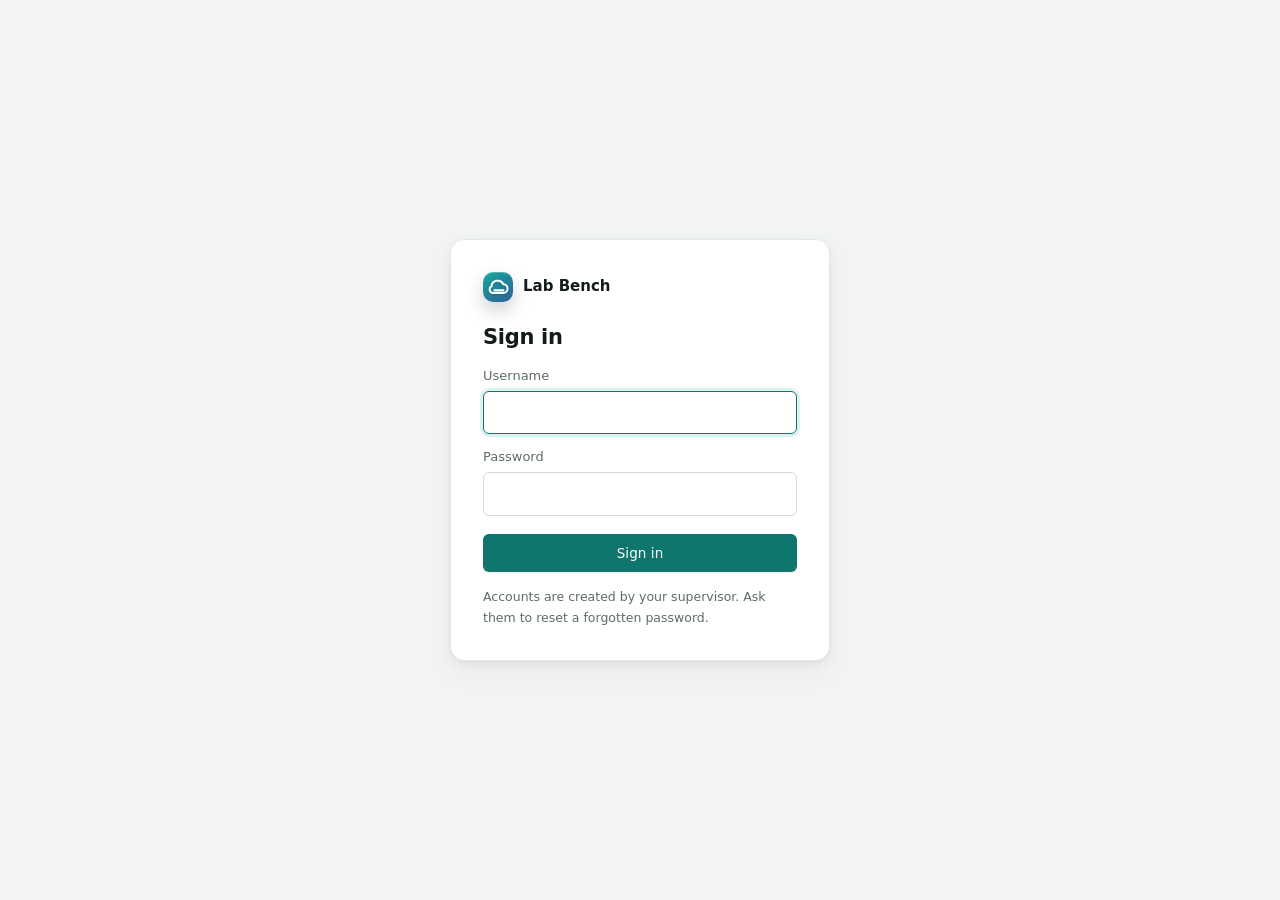
==== commit 7cde35ff: "fix(ui): 对比度达标、修正过期文案、补打印与长文本兜底 上一轮只按肉眼扫了几个页面。这次做了系统性体检——遍历 16 个视图的 661 个文本节点算对比度、量点击目标、灌超长文本、清空数据模拟" ====
--- a/index.html
+++ b/index.html
@@ -4,7 +4,7 @@
     <meta charset="UTF-8" />
     <meta name="viewport" content="width=device-width, initial-scale=1.0" />
     <title>课题组管理台</title>
-    <link rel="stylesheet" href="./styles.css?v=lab-bench-v21" />
+    <link rel="stylesheet" href="./styles.css?v=lab-bench-v23" />
   </head>
   <body>
     <div id="introSplash" class="intro-splash hidden" aria-live="polite" aria-label="课题组管理台开屏动画">
@@ -217,8 +217,8 @@
       </div>
     </template>
 
-    <script src="./i18n.js?v=lab-bench-v21"></script>
-    <script src="./api.js?v=lab-bench-v21"></script>
-    <script src="./app.js?v=lab-bench-v21" defer></script>
+    <script src="./i18n.js?v=lab-bench-v23"></script>
+    <script src="./api.js?v=lab-bench-v23"></script>
+    <script src="./app.js?v=lab-bench-v23" defer></script>
   </body>
 </html>
--- a/styles.css
+++ b/styles.css
@@ -11,8 +11,8 @@
 
   --ink:           #131c1b;
   --ink-2:         #3b4a47;
-  --muted:         #6a7975;
-  --faint:         #8d9b97;
+  --muted:         #5d6c68;
+  --faint:         #616e6a;
 
   --line:          #e3eae6;
   --line-strong:   #cedad5;
@@ -24,7 +24,7 @@
   --accent-soft:   #dff1ed;
   --accent-line:   #a8d8d0;
 
-  --warn:          #96650f;
+  --warn:          #8d5f0e;
   --warn-soft:     #fbf0da;
   --danger:        #a3342a;
   --danger-soft:   #fbe9e6;
@@ -2996,3 +2996,83 @@
   .panel { padding: var(--s4); }
   .topbar h1 { font-size: 22px; }
 }
+
+/* ══════════════════════════════════════════════════════════
+   精修层 · 六轮：体检查出来的问题
+   ══════════════════════════════════════════════════════════ */
+
+/* ── 长串文本兜底 ──
+   DOI、URL、Windows 文件路径这类没有断点的长串会顶破容器。
+   中文和普通英文不受影响（break-word 只在真的放不下时才断）。 */
+
+.list-row p,
+.meta,
+.issue p,
+.empty-state p,
+.gain p,
+.table td,
+.attachment-chip,
+.annotation p {
+  overflow-wrap: break-word;
+  word-break: break-word;
+}
+
+/* 明确要保留完整、可复制的地方不断行——路径断了就没法复制粘贴。 */
+code, .command-card code, .mono { overflow-wrap: normal; word-break: normal; }
+.table-scroll, .command-card { overflow-x: auto; }
+
+/* ── 首次使用 ──
+   全新部署时四个 0 加一条警告，是很差的第一印象。
+   给空的 KPI 一个更安静的样子，让引导性的文案成为焦点。 */
+
+.kpi:has(strong:not(:empty)) { transition: box-shadow var(--dur) var(--ease); }
+
+/* ── 焦点在容器内时抬升整块 ──
+   键盘操作的人需要知道"我现在在哪一块"。 */
+
+.panel:focus-within { border-color: var(--accent-line); }
+
+/* ── 表格内的标签垂直居中 ──
+   状态列里的标签原来贴着上边，和同行文字不齐。 */
+
+.table td .tag { vertical-align: middle; }
+
+/* ── 禁用态 ──
+   之前没有定义过。提交中的按钮必须看起来不可点，
+   否则用户会连点导致重复提交。 */
+
+button:disabled,
+button[disabled] {
+  opacity: .5;
+  cursor: not-allowed;
+  pointer-events: none;
+}
+
+/* ── 打印 ──
+   导师会打印成果清单和经费明细拿去报账。
+   默认打印会把深色侧边栏整片印出来，非常费墨。 */
+
+@media print {
+  .sidebar,
+  .topbar-actions,
+  .toolbar,
+  .row-actions,
+  .backup-alert,
+  #modal { display: none !important; }
+
+  #app { grid-template-columns: 1fr; }
+  .main { padding: 0; }
+
+  body { background: #fff; font-size: 11pt; }
+
+  .panel,
+  .list-row,
+  .table {
+    box-shadow: none;
+    border: 1px solid #bbb;
+    break-inside: avoid;
+  }
+
+  .view:not(.active-view) { display: none; }
+  a[href^="/api/"]::after { content: ""; }   /* 内部链接不打印 URL */
+}
